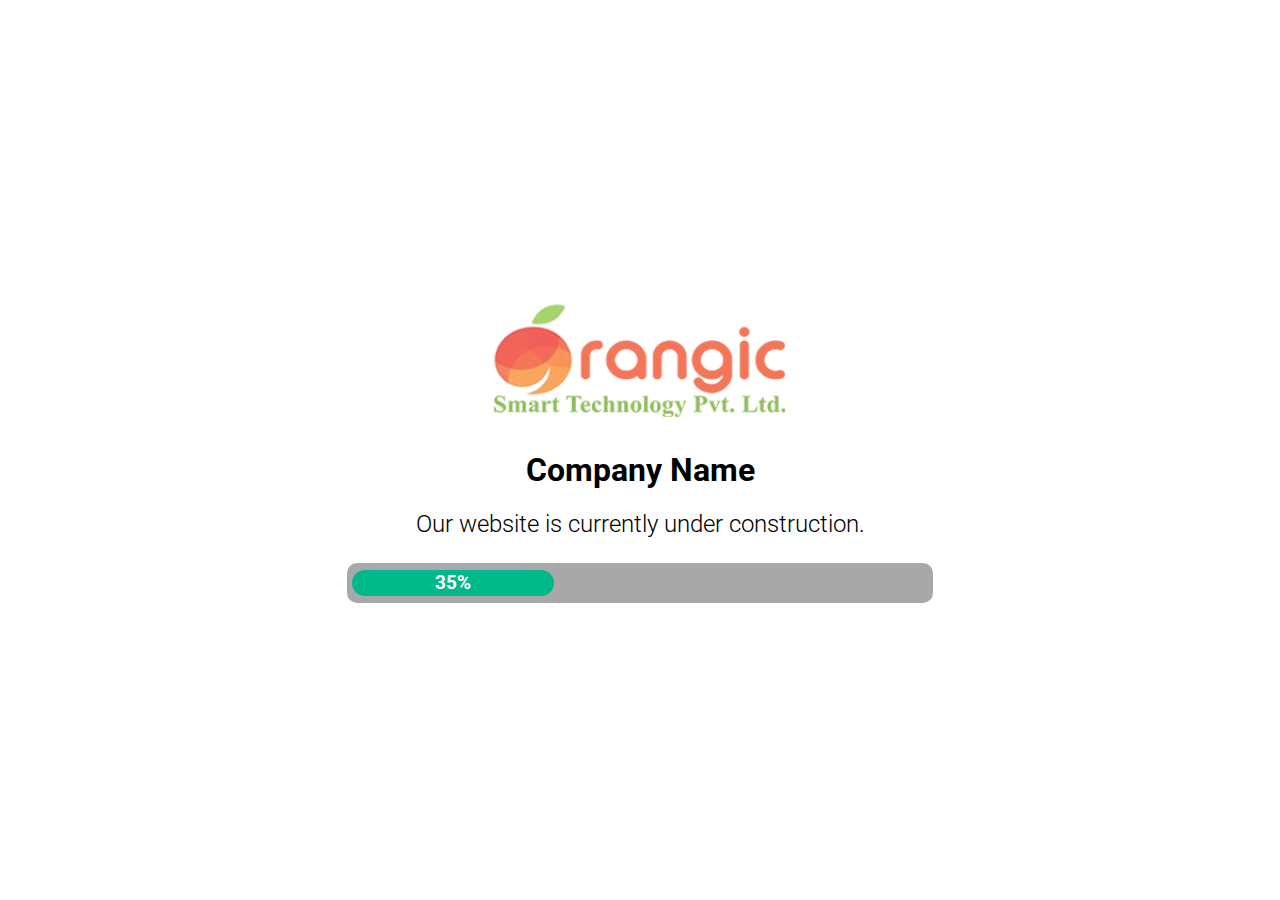
==== index.html @ 35617a1d "Update index.html" ====
<!DOCTYPE html>
<html>
<head>
    <meta charset="utf-8">
    <meta name=viewport content="width=device-width, initial-scale=1">
    <!--[if lt IE 9]><script src="http://html5shiv.googlecode.com/svn/trunk/html5.js"></script><![endif]-->
    <style>
        body { margin: 0; padding: 0; }
        html { height: 100%; cursor: default; }
        body {
            font-family: "Roboto", sans-serif; /* Default font */
            width: 100%; height: 100%;
            text-align: center;
            display: table;
            opacity: 1;
            animation: fadein 3s forwards;
        }
        h2 {
            font-weight: 300;
            margin-bottom: 25px;
        }
        img {
            width: 25%; /* Image width */
            border: 0; /* For IE */
            /* Aspect ratio of image, gives initial dimension to prevent text moving down once image is loaded */
            /* When changing logo, change this also */
            aspect-ratio: 125 / 50;
        }
        #main {
            vertical-align: middle;
            display: table-cell;
        }
        /* Progress bar */
        #progress {
            width: 45%; /* Bar width */
            margin: 0 auto;
            border-radius: 10px; /* Roundness */
            background-color: #a8a8a8; /* Background colour */
            padding: 7px 5px;
            /* border: 5px solid #a8a8a8; Border */
        }
        #fill {
            padding: 2px 0;
            background-color: #00b98b; /* Fill colour */
            width: 35%; /* Bar percentage, change text below also */
            border-radius: 25px; /* Roundness */
            animation: proanimate 2s;
        }
        #barpercent h3 {
            color: white; /* Bar percentage text colour */
            margin: 0; padding: 0;
            opacity: 1;
            animation: fadein 3s forwards;
        }

        /* Fades in animation */
        @keyframes fadein  {
            from { opacity: 0; }
        }
        /* Animates bar on page load */
        @keyframes proanimate {
            from { width: 0%; }
        }

        @media screen and (max-width:600px) {
            img {
                width: 60%;
            }
            h1 {
                font-size: 1.3em;
            }
            h2 {
                margin: 1.1em;
                font-size: 1.1em;
            }
            #progress {
                width: 80%; /* Bar width */
            }
        }
    </style>
    <title>Coming Soon</title>
</head>
<body>
    <div id="main">
        <img src="1orangic.gif" alt="Logo Image">
        <h1>Company Name</h1>
        <h2>Our website is currently under construction. </h2>
        <div id="progress"><div id="fill"><div id="barpercent"><h3>35%</h3></div></div></div>
    </div>
    <link href="https://fonts.googleapis.com/css2?family=Roboto:wght@300;400&display=swap" rel="stylesheet">
</body>
</html>
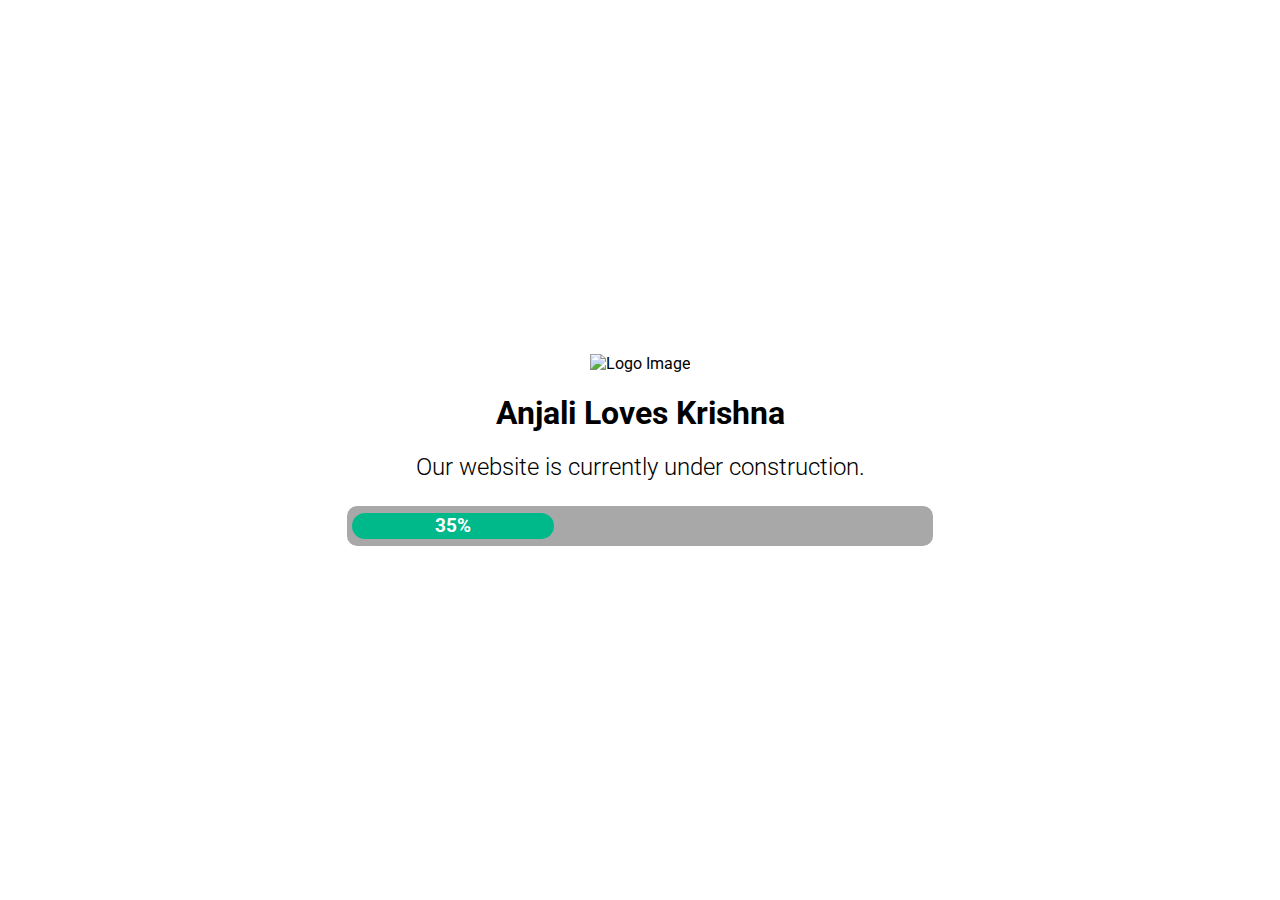
==== commit 775f4f81: "Update index.html" ====
--- a/index.html
+++ b/index.html
@@ -82,8 +82,8 @@
 </head>
 <body>
     <div id="main">
-        <img src="1orangic.gif" alt="Logo Image">
-        <h1>Company Name</h1>
+        <img src="logo.jpeg" alt="Logo Image">
+        <h1>Anjali Loves Krishna</h1>
         <h2>Our website is currently under construction. </h2>
         <div id="progress"><div id="fill"><div id="barpercent"><h3>35%</h3></div></div></div>
     </div>
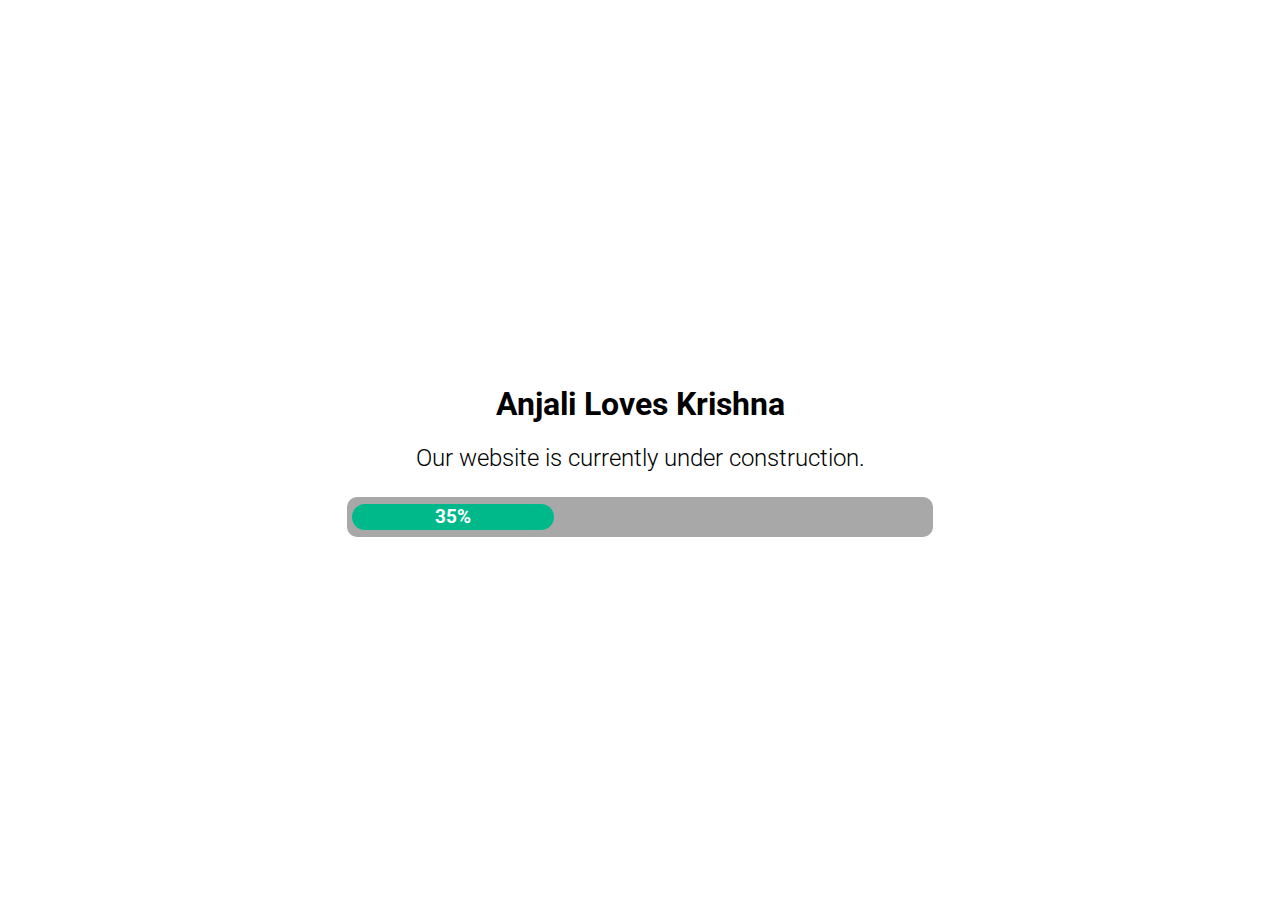
==== commit f25110d4: "Update index.html" ====
--- a/index.html
+++ b/index.html
@@ -82,7 +82,7 @@
 </head>
 <body>
     <div id="main">
-        <img src="logo.jpeg" alt="Logo Image">
+<!--         <img src="logo.jpg" alt="Logo Image"> -->
         <h1>Anjali Loves Krishna</h1>
         <h2>Our website is currently under construction. </h2>
         <div id="progress"><div id="fill"><div id="barpercent"><h3>35%</h3></div></div></div>
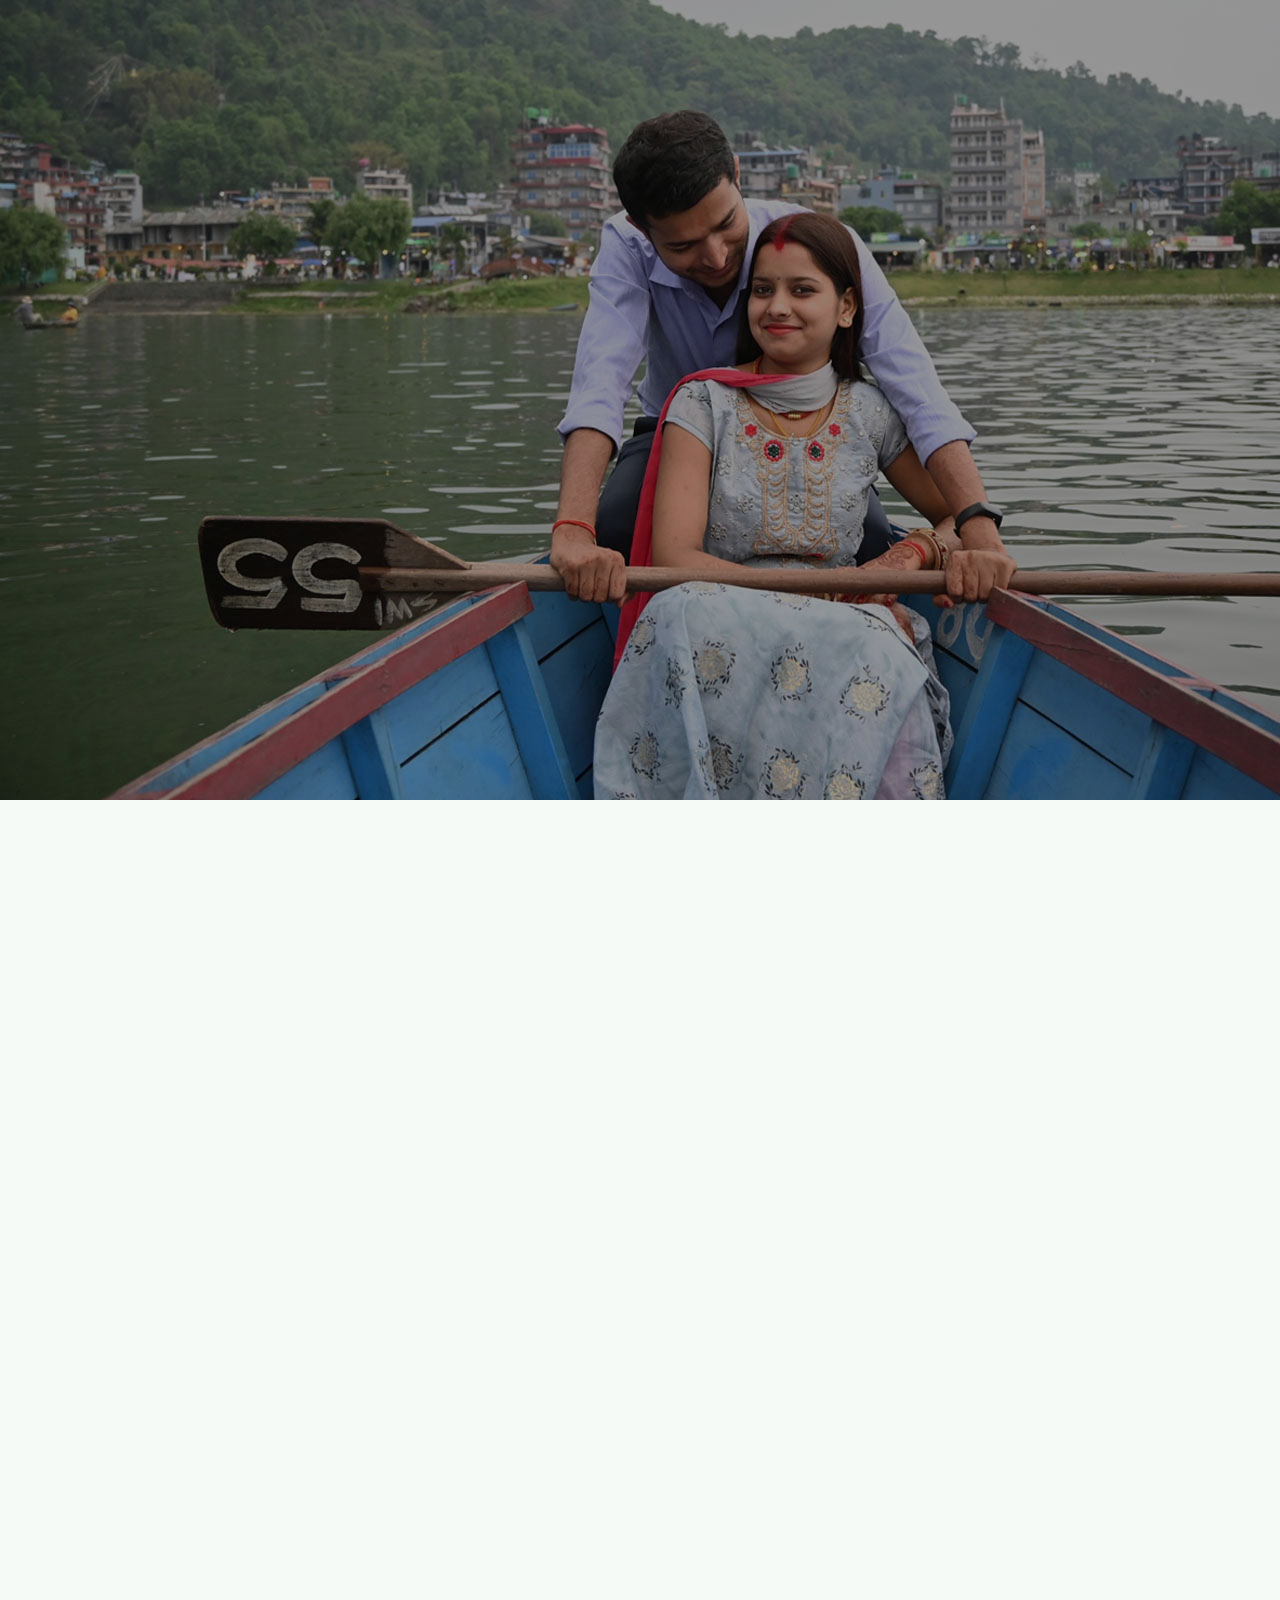
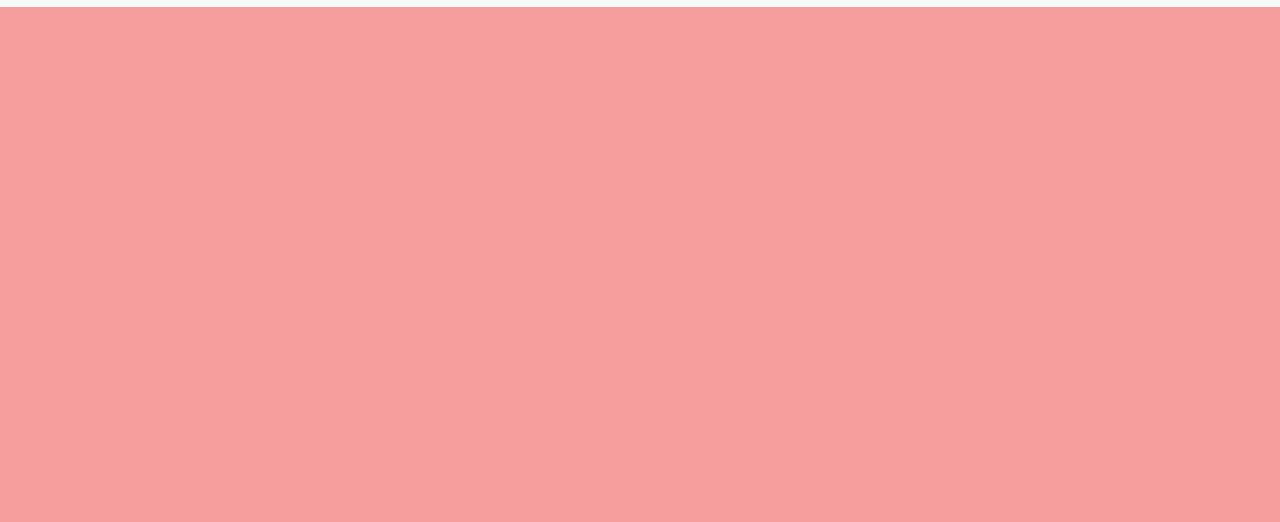
==== commit 1b8427b6: "update" ====
--- a/index.html
+++ b/index.html
@@ -1,92 +1,188 @@
+
 <!DOCTYPE html>
-<html>
-<head>
-    <meta charset="utf-8">
-    <meta name=viewport content="width=device-width, initial-scale=1">
-    <!--[if lt IE 9]><script src="http://html5shiv.googlecode.com/svn/trunk/html5.js"></script><![endif]-->
-    <style>
-        body { margin: 0; padding: 0; }
-        html { height: 100%; cursor: default; }
-        body {
-            font-family: "Roboto", sans-serif; /* Default font */
-            width: 100%; height: 100%;
-            text-align: center;
-            display: table;
-            opacity: 1;
-            animation: fadein 3s forwards;
-        }
-        h2 {
-            font-weight: 300;
-            margin-bottom: 25px;
-        }
-        img {
-            width: 25%; /* Image width */
-            border: 0; /* For IE */
-            /* Aspect ratio of image, gives initial dimension to prevent text moving down once image is loaded */
-            /* When changing logo, change this also */
-            aspect-ratio: 125 / 50;
-        }
-        #main {
-            vertical-align: middle;
-            display: table-cell;
-        }
-        /* Progress bar */
-        #progress {
-            width: 45%; /* Bar width */
-            margin: 0 auto;
-            border-radius: 10px; /* Roundness */
-            background-color: #a8a8a8; /* Background colour */
-            padding: 7px 5px;
-            /* border: 5px solid #a8a8a8; Border */
-        }
-        #fill {
-            padding: 2px 0;
-            background-color: #00b98b; /* Fill colour */
-            width: 35%; /* Bar percentage, change text below also */
-            border-radius: 25px; /* Roundness */
-            animation: proanimate 2s;
-        }
-        #barpercent h3 {
-            color: white; /* Bar percentage text colour */
-            margin: 0; padding: 0;
-            opacity: 1;
-            animation: fadein 3s forwards;
-        }
+<!--[if lt IE 7]>      <html class="no-js lt-ie9 lt-ie8 lt-ie7"> <![endif]-->
+<!--[if IE 7]>         <html class="no-js lt-ie9 lt-ie8"> <![endif]-->
+<!--[if IE 8]>         <html class="no-js lt-ie9"> <![endif]-->
+<!--[if gt IE 8]><!--> <html class="no-js"> <!--<![endif]-->
+	<head>
+	<meta charset="utf-8">
+	<meta http-equiv="X-UA-Compatible" content="IE=edge">
+	<title>Anjali Loves krishna</title>
+	<meta name="viewport" content="width=device-width, initial-scale=1">
+	<meta name="description" content="Anjali Loves Krishna" />
+	<meta name="keywords" content="anjaliloveskrishna, krishnalovesanjali, anjaliwedskrishna, krishnawedsanjali" />
+	<meta name="author" content="https://orangictech.com.np" />
 
-        /* Fades in animation */
-        @keyframes fadein  {
-            from { opacity: 0; }
-        }
-        /* Animates bar on page load */
-        @keyframes proanimate {
-            from { width: 0%; }
-        }
+  
 
-        @media screen and (max-width:600px) {
-            img {
-                width: 60%;
-            }
-            h1 {
-                font-size: 1.3em;
-            }
-            h2 {
-                margin: 1.1em;
-                font-size: 1.1em;
-            }
-            #progress {
-                width: 80%; /* Bar width */
-            }
-        }
-    </style>
-    <title>Coming Soon</title>
-</head>
-<body>
-    <div id="main">
-<!--         <img src="logo.jpg" alt="Logo Image"> -->
-        <h1>Anjali Loves Krishna</h1>
-        <h2>Our website is currently under construction. </h2>
-        <div id="progress"><div id="fill"><div id="barpercent"><h3>35%</h3></div></div></div>
-    </div>
-    <link href="https://fonts.googleapis.com/css2?family=Roboto:wght@300;400&display=swap" rel="stylesheet">
-</body>
+  	<!-- Facebook and Twitter integration -->
+	<meta property="og:title" content=""/>
+	<meta property="og:image" content=""/>
+	<meta property="og:url" content=""/>
+	<meta property="og:site_name" content=""/>
+	<meta property="og:description" content=""/>
+	<meta name="twitter:title" content="" />
+	<meta name="twitter:image" content="" />
+	<meta name="twitter:url" content="" />
+	<meta name="twitter:card" content="" />
+
+	<!-- Place favicon.ico and apple-touch-icon.png in the root directory -->
+	<link rel="shortcut icon" href="favicon.ico">
+	
+	<link href="https://fonts.googleapis.com/css?family=Montez" rel="stylesheet">
+	<link href='https://fonts.googleapis.com/css?family=Open+Sans:400,700,300' rel='stylesheet' type='text/css'>
+	
+	<!-- Animate.css -->
+	<link rel="stylesheet" href="assets/css/animate.css">
+	<!-- Icomoon Icon Fonts-->
+	<link rel="stylesheet" href="assets/css/icomoon.css">
+	<!-- Bootstrap  -->
+	<link rel="stylesheet" href="assets/css/bootstrap.css">
+	<!-- Superfish -->
+	<link rel="stylesheet" href="assets/css/superfish.css">
+	<!-- Magnific Popup -->
+	<link rel="stylesheet" href="assets/css/magnific-popup.css">
+	
+	<link rel="stylesheet" href="assets/css/style.css">
+
+
+	<!-- Modernizr JS -->
+	<script src="assets/js/modernizr-2.6.2.min.js"></script>
+	<!-- FOR IE9 below -->
+	<!--[if lt IE 9]>
+	<script src="js/respond.min.js"></script>
+	<![endif]-->
+
+	<script
+	    src="https://code.jquery.com/jquery-3.3.1.js"
+	    integrity="sha256-2Kok7MbOyxpgUVvAk/HJ2jigOSYS2auK4Pfzbm7uH60="
+	    crossorigin="anonymous">
+	</script>
+	<script> 
+	$(function(){
+	  $("#fh5co-header-section").load("header.html"); 
+	  $("#footer").load("footer.html"); 
+	});
+	</script> 
+
+	</head>
+	<body>
+		<div id="fh5co-wrapper">
+		<div id="fh5co-page">
+	
+		<div class="fh5co-hero" data-section="home">
+			<div class="fh5co-overlay"></div>
+			<div class="fh5co-cover text-center" data-stellar-background-ratio="0.5" style="background-image: url(assets/images/cover_bg_1.jpg);">
+				<div class="display-t">
+					<div class="display-tc">
+						<div class="container">
+							<div class="col-md-10 col-md-offset-1">
+								<div class="animate-box">
+									<h1>The Love Between</h1>
+									<h2>Anjali &amp; Krishna</h2>
+									<p><span>17.04.2022</span></p>
+								</div>
+							</div>
+						</div>
+					</div>
+				</div>
+			</div>
+		</div>
+
+		<header id="fh5co-header-section" class="sticky-banner">
+		</header>
+
+		<!-- end:header-top -->
+		
+		<div id="fh5co-couple" class="fh5co-section-gray">
+			<div class="container">
+				<div class="row row-bottom-padded-md animate-box">
+					<div class="col-md-6 col-md-offset-3 text-center">
+						<div class="col-md-5 col-sm-5 col-xs-5 nopadding">
+							<img src="assets/images/groom.jpg" class="img-responsive" alt="Free HTML5 Bootstrap Template by FreeHTML5.co">
+							<h3>Er. Krishna</h3>
+						</div>
+						<div class="col-md-2 col-sm-2 col-xs-2 nopadding"><h2 class="amp-center"><i class="icon-heart"></i></h2></div>
+						<div class="col-md-5 col-sm-5 col-xs-5 nopadding">
+							<img src="assets/images/bride.jpg" class="img-responsive" alt="Free HTML5 Bootstrap Template by FreeHTML5.co">
+							<h3>Anjali</h3>
+						</div>
+					</div>
+				</div>
+				<div class="row animate-box">
+					<div class="col-md-8 col-md-offset-2">
+						<div class="col-md-12 text-center heading-section">
+							<h2>Get Married</h2>
+							<p><strong>on April 17, 2022 &mdash; Hurrahi, Bihar</strong></p>
+						</div>
+					</div>
+				</div>
+			</div>
+		</div>
+		<div id="fh5co-countdown">
+			<div class="row">
+				<div class="col-md-8 col-md-offset-2 text-center animate-box">
+					<h2>Together From</h2>
+					<p class="countdown">
+						<span id="days"></span>
+						<span id="hours"></span>
+						<span id="minutes"></span>
+						<span id="seconds"></span>
+					</p>
+				</div>
+			</div>
+		</div>
+
+		<!-- <div id="fh5co-started" style="background-image:url(assets/images/cover_bg_2.jpg);" data-stellar-background-ratio="0.5">
+		<div class="overlay"></div>
+			<div class="container">
+				<div class="row animate-box">
+					<div class="col-md-8 col-md-offset-2 text-center heading-section">
+						<h2>Are You Attending?</h2>
+						<p>Please Fill-up the form to notify you that you're attending. Thanks.
+					</div>
+				</div>
+				<div class="row animate-box">
+					<div class="col-md-10 col-md-offset-1">
+						<form class="form-inline">
+							<div class="col-md-4 col-sm-4">
+								<div class="form-group">
+									<label for="name" class="sr-only">Name</label>
+									<input type="name" class="form-control" id="name" placeholder="Name">
+								</div>
+							</div>
+							<div class="col-md-4 col-sm-4">
+								<div class="form-group">
+									<label for="email" class="sr-only">Email</label>
+									<input type="email" class="form-control" id="email" placeholder="Email">
+								</div>
+							</div>
+							<div class="col-md-4 col-sm-4">
+								<button type="submit" class="btn btn-primary btn-block">I am Attending</button>
+							</div>
+						</form>
+					</div>
+				</div>
+			</div>
+		</div> -->
+		
+		<footer>
+			<div id="footer">
+			</div>
+		</footer>
+
+	
+
+	</div>
+	<!-- END fh5co-page -->
+
+	</div>
+	<!-- END fh5co-wrapper -->
+
+	<!-- Google Map -->
+	<!-- <script src="https://maps.googleapis.com/maps/api/js?key=AIzaSyCefOgb1ZWqYtj7raVSmN4PL2WkTrc-KyA&sensor=false"></script> -->
+	<!-- jQuery -->
+	<script src="assets/js/scripts.min.js"></script>
+	</body>
 </html>
+
--- a/assets/css/icomoon.css
+++ b/assets/css/icomoon.css
@@ -0,0 +1,3135 @@
+@font-face {
+    font-family: 'icomoon';
+    src:    url('fonts/icomoon.eot?1oniuf');
+    src:    url('fonts/icomoon.eot?1oniuf#iefix') format('embedded-opentype'),
+        url('fonts/icomoon.ttf?1oniuf') format('truetype'),
+        url('fonts/icomoon.woff?1oniuf') format('woff'),
+        url('fonts/icomoon.svg?1oniuf#icomoon') format('svg');
+    font-weight: normal;
+    font-style: normal;
+}
+
+[class^="icon-"], [class*=" icon-"] {
+    /* use !important to prevent issues with browser extensions that change fonts */
+    font-family: 'icomoon' !important;
+    speak: none;
+    font-style: normal;
+    font-weight: normal;
+    font-variant: normal;
+    text-transform: none;
+    line-height: 1;
+
+    /* Better Font Rendering =========== */
+    -webkit-font-smoothing: antialiased;
+    -moz-osx-font-smoothing: grayscale;
+}
+
+.icon-mobile:before {
+    content: "\e000";
+}
+.icon-laptop:before {
+    content: "\e001";
+}
+.icon-desktop:before {
+    content: "\e002";
+}
+.icon-tablet:before {
+    content: "\e003";
+}
+.icon-phone:before {
+    content: "\e004";
+}
+.icon-document:before {
+    content: "\e005";
+}
+.icon-documents:before {
+    content: "\e006";
+}
+.icon-search:before {
+    content: "\e007";
+}
+.icon-clipboard:before {
+    content: "\e008";
+}
+.icon-newspaper:before {
+    content: "\e009";
+}
+.icon-notebook:before {
+    content: "\e00a";
+}
+.icon-book-open:before {
+    content: "\e00b";
+}
+.icon-browser:before {
+    content: "\e00c";
+}
+.icon-calendar:before {
+    content: "\e00d";
+}
+.icon-presentation:before {
+    content: "\e00e";
+}
+.icon-picture:before {
+    content: "\e00f";
+}
+.icon-pictures:before {
+    content: "\e010";
+}
+.icon-video:before {
+    content: "\e011";
+}
+.icon-camera:before {
+    content: "\e012";
+}
+.icon-printer:before {
+    content: "\e013";
+}
+.icon-toolbox:before {
+    content: "\e014";
+}
+.icon-briefcase:before {
+    content: "\e015";
+}
+.icon-wallet:before {
+    content: "\e016";
+}
+.icon-gift:before {
+    content: "\e017";
+}
+.icon-bargraph:before {
+    content: "\e018";
+}
+.icon-grid:before {
+    content: "\e019";
+}
+.icon-expand:before {
+    content: "\e01a";
+}
+.icon-focus:before {
+    content: "\e01b";
+}
+.icon-edit:before {
+    content: "\e01c";
+}
+.icon-adjustments:before {
+    content: "\e01d";
+}
+.icon-ribbon:before {
+    content: "\e01e";
+}
+.icon-hourglass:before {
+    content: "\e01f";
+}
+.icon-lock:before {
+    content: "\e020";
+}
+.icon-megaphone:before {
+    content: "\e021";
+}
+.icon-shield:before {
+    content: "\e022";
+}
+.icon-trophy:before {
+    content: "\e023";
+}
+.icon-flag:before {
+    content: "\e024";
+}
+.icon-map:before {
+    content: "\e025";
+}
+.icon-puzzle:before {
+    content: "\e026";
+}
+.icon-basket:before {
+    content: "\e027";
+}
+.icon-envelope:before {
+    content: "\e028";
+}
+.icon-streetsign:before {
+    content: "\e029";
+}
+.icon-telescope:before {
+    content: "\e02a";
+}
+.icon-gears:before {
+    content: "\e02b";
+}
+.icon-key:before {
+    content: "\e02c";
+}
+.icon-paperclip:before {
+    content: "\e02d";
+}
+.icon-attachment:before {
+    content: "\e02e";
+}
+.icon-pricetags:before {
+    content: "\e02f";
+}
+.icon-lightbulb:before {
+    content: "\e030";
+}
+.icon-layers:before {
+    content: "\e031";
+}
+.icon-pencil:before {
+    content: "\e032";
+}
+.icon-tools:before {
+    content: "\e033";
+}
+.icon-tools-2:before {
+    content: "\e034";
+}
+.icon-scissors:before {
+    content: "\e035";
+}
+.icon-paintbrush:before {
+    content: "\e036";
+}
+.icon-magnifying-glass:before {
+    content: "\e037";
+}
+.icon-circle-compass:before {
+    content: "\e038";
+}
+.icon-linegraph:before {
+    content: "\e039";
+}
+.icon-mic:before {
+    content: "\e03a";
+}
+.icon-strategy:before {
+    content: "\e03b";
+}
+.icon-beaker:before {
+    content: "\e03c";
+}
+.icon-caution:before {
+    content: "\e03d";
+}
+.icon-recycle:before {
+    content: "\e03e";
+}
+.icon-anchor:before {
+    content: "\e03f";
+}
+.icon-profile-male:before {
+    content: "\e040";
+}
+.icon-profile-female:before {
+    content: "\e041";
+}
+.icon-bike:before {
+    content: "\e042";
+}
+.icon-wine:before {
+    content: "\e043";
+}
+.icon-hotairballoon:before {
+    content: "\e044";
+}
+.icon-globe:before {
+    content: "\e045";
+}
+.icon-genius:before {
+    content: "\e046";
+}
+.icon-map-pin:before {
+    content: "\e047";
+}
+.icon-dial:before {
+    content: "\e048";
+}
+.icon-chat:before {
+    content: "\e049";
+}
+.icon-heart:before {
+    content: "\e04a";
+}
+.icon-cloud:before {
+    content: "\e04b";
+}
+.icon-upload:before {
+    content: "\e04c";
+}
+.icon-download:before {
+    content: "\e04d";
+}
+.icon-target:before {
+    content: "\e04e";
+}
+.icon-hazardous:before {
+    content: "\e04f";
+}
+.icon-piechart:before {
+    content: "\e050";
+}
+.icon-speedometer:before {
+    content: "\e051";
+}
+.icon-global:before {
+    content: "\e052";
+}
+.icon-compass:before {
+    content: "\e053";
+}
+.icon-lifesaver:before {
+    content: "\e054";
+}
+.icon-clock:before {
+    content: "\e055";
+}
+.icon-aperture:before {
+    content: "\e056";
+}
+.icon-quote:before {
+    content: "\e057";
+}
+.icon-scope:before {
+    content: "\e058";
+}
+.icon-alarmclock:before {
+    content: "\e059";
+}
+.icon-refresh:before {
+    content: "\e05a";
+}
+.icon-happy:before {
+    content: "\e05b";
+}
+.icon-sad:before {
+    content: "\e05c";
+}
+.icon-facebook:before {
+    content: "\e05d";
+}
+.icon-twitter:before {
+    content: "\e05e";
+}
+.icon-googleplus:before {
+    content: "\e05f";
+}
+.icon-rss:before {
+    content: "\e060";
+}
+.icon-tumblr:before {
+    content: "\e061";
+}
+.icon-linkedin:before {
+    content: "\e062";
+}
+.icon-dribbble:before {
+    content: "\e063";
+}
+.icon-box2:before {
+    content: "\ea82";
+}
+.icon-write:before {
+    content: "\ea83";
+}
+.icon-clock2:before {
+    content: "\ea84";
+}
+.icon-reply2:before {
+    content: "\ea85";
+}
+.icon-reply-all2:before {
+    content: "\ea86";
+}
+.icon-forward2:before {
+    content: "\ea87";
+}
+.icon-flag2:before {
+    content: "\ea88";
+}
+.icon-search2:before {
+    content: "\ea89";
+}
+.icon-trash2:before {
+    content: "\ea8a";
+}
+.icon-envelope2:before {
+    content: "\ea8b";
+}
+.icon-bubble:before {
+    content: "\ea8c";
+}
+.icon-bubbles:before {
+    content: "\ea8d";
+}
+.icon-user2:before {
+    content: "\ea8e";
+}
+.icon-users2:before {
+    content: "\ea8f";
+}
+.icon-cloud2:before {
+    content: "\ea90";
+}
+.icon-download2:before {
+    content: "\ea91";
+}
+.icon-upload2:before {
+    content: "\ea92";
+}
+.icon-rain:before {
+    content: "\ea93";
+}
+.icon-sun:before {
+    content: "\ea94";
+}
+.icon-moon2:before {
+    content: "\ea95";
+}
+.icon-bell2:before {
+    content: "\ea96";
+}
+.icon-folder2:before {
+    content: "\ea97";
+}
+.icon-pin2:before {
+    content: "\ea98";
+}
+.icon-sound2:before {
+    content: "\ea99";
+}
+.icon-microphone:before {
+    content: "\ea9a";
+}
+.icon-camera2:before {
+    content: "\ea9b";
+}
+.icon-image2:before {
+    content: "\ea9c";
+}
+.icon-cog2:before {
+    content: "\ea9d";
+}
+.icon-calendar2:before {
+    content: "\ea9e";
+}
+.icon-book2:before {
+    content: "\ea9f";
+}
+.icon-map-marker:before {
+    content: "\eaa0";
+}
+.icon-store:before {
+    content: "\eaa1";
+}
+.icon-support:before {
+    content: "\eaa2";
+}
+.icon-tag2:before {
+    content: "\eaa3";
+}
+.icon-heart2:before {
+    content: "\eaa4";
+}
+.icon-video-camera:before {
+    content: "\eaa5";
+}
+.icon-trophy2:before {
+    content: "\eaa6";
+}
+.icon-cart:before {
+    content: "\eaa7";
+}
+.icon-eye2:before {
+    content: "\eaa8";
+}
+.icon-cancel:before {
+    content: "\eaa9";
+}
+.icon-chart:before {
+    content: "\eaaa";
+}
+.icon-target2:before {
+    content: "\eaab";
+}
+.icon-printer2:before {
+    content: "\eaac";
+}
+.icon-location2:before {
+    content: "\eaad";
+}
+.icon-bookmark2:before {
+    content: "\eaae";
+}
+.icon-monitor:before {
+    content: "\eaaf";
+}
+.icon-cross2:before {
+    content: "\eab0";
+}
+.icon-plus2:before {
+    content: "\eab1";
+}
+.icon-left:before {
+    content: "\eab2";
+}
+.icon-up:before {
+    content: "\eab3";
+}
+.icon-browser2:before {
+    content: "\eab4";
+}
+.icon-windows:before {
+    content: "\eab5";
+}
+.icon-switch2:before {
+    content: "\eab6";
+}
+.icon-dashboard:before {
+    content: "\eab7";
+}
+.icon-play:before {
+    content: "\eab8";
+}
+.icon-fast-forward:before {
+    content: "\eab9";
+}
+.icon-next:before {
+    content: "\eaba";
+}
+.icon-refresh2:before {
+    content: "\eabb";
+}
+.icon-film:before {
+    content: "\eabc";
+}
+.icon-home2:before {
+    content: "\eabd";
+}
+.icon-add-to-list:before {
+    content: "\e901";
+}
+.icon-classic-computer:before {
+    content: "\e902";
+}
+.icon-controller-fast-backward:before {
+    content: "\e903";
+}
+.icon-creative-commons-attribution:before {
+    content: "\e904";
+}
+.icon-creative-commons-noderivs:before {
+    content: "\e905";
+}
+.icon-creative-commons-noncommercial-eu:before {
+    content: "\e906";
+}
+.icon-creative-commons-noncommercial-us:before {
+    content: "\e907";
+}
+.icon-creative-commons-public-domain:before {
+    content: "\e908";
+}
+.icon-creative-commons-remix:before {
+    content: "\e909";
+}
+.icon-creative-commons-share:before {
+    content: "\e90a";
+}
+.icon-creative-commons-sharealike:before {
+    content: "\e90b";
+}
+.icon-creative-commons:before {
+    content: "\e90c";
+}
+.icon-document-landscape:before {
+    content: "\e90d";
+}
+.icon-remove-user:before {
+    content: "\e90e";
+}
+.icon-warning:before {
+    content: "\e90f";
+}
+.icon-arrow-bold-down:before {
+    content: "\e910";
+}
+.icon-arrow-bold-left:before {
+    content: "\e911";
+}
+.icon-arrow-bold-right:before {
+    content: "\e912";
+}
+.icon-arrow-bold-up:before {
+    content: "\e913";
+}
+.icon-arrow-down:before {
+    content: "\e914";
+}
+.icon-arrow-left:before {
+    content: "\e915";
+}
+.icon-arrow-long-down:before {
+    content: "\e916";
+}
+.icon-arrow-long-left:before {
+    content: "\e917";
+}
+.icon-arrow-long-right:before {
+    content: "\e918";
+}
+.icon-arrow-long-up:before {
+    content: "\e919";
+}
+.icon-arrow-right:before {
+    content: "\e91a";
+}
+.icon-arrow-up:before {
+    content: "\e91b";
+}
+.icon-arrow-with-circle-down:before {
+    content: "\e91c";
+}
+.icon-arrow-with-circle-left:before {
+    content: "\e91d";
+}
+.icon-arrow-with-circle-right:before {
+    content: "\e91e";
+}
+.icon-arrow-with-circle-up:before {
+    content: "\e91f";
+}
+.icon-bookmark:before {
+    content: "\e920";
+}
+.icon-bookmarks:before {
+    content: "\e921";
+}
+.icon-chevron-down:before {
+    content: "\e922";
+}
+.icon-chevron-left:before {
+    content: "\e923";
+}
+.icon-chevron-right:before {
+    content: "\e924";
+}
+.icon-chevron-small-down:before {
+    content: "\e925";
+}
+.icon-chevron-small-left:before {
+    content: "\e926";
+}
+.icon-chevron-small-right:before {
+    content: "\e927";
+}
+.icon-chevron-small-up:before {
+    content: "\e928";
+}
+.icon-chevron-thin-down:before {
+    content: "\e929";
+}
+.icon-chevron-thin-left:before {
+    content: "\e92a";
+}
+.icon-chevron-thin-right:before {
+    content: "\e92b";
+}
+.icon-chevron-thin-up:before {
+    content: "\e92c";
+}
+.icon-chevron-up:before {
+    content: "\e92d";
+}
+.icon-chevron-with-circle-down:before {
+    content: "\e92e";
+}
+.icon-chevron-with-circle-left:before {
+    content: "\e92f";
+}
+.icon-chevron-with-circle-right:before {
+    content: "\e930";
+}
+.icon-chevron-with-circle-up:before {
+    content: "\e931";
+}
+.icon-cloud3:before {
+    content: "\e932";
+}
+.icon-controller-fast-forward:before {
+    content: "\e933";
+}
+.icon-controller-jump-to-start:before {
+    content: "\e934";
+}
+.icon-controller-next:before {
+    content: "\e935";
+}
+.icon-controller-paus:before {
+    content: "\e936";
+}
+.icon-controller-play:before {
+    content: "\e937";
+}
+.icon-controller-record:before {
+    content: "\e938";
+}
+.icon-controller-stop:before {
+    content: "\e939";
+}
+.icon-controller-volume:before {
+    content: "\e93a";
+}
+.icon-dot-single:before {
+    content: "\e93b";
+}
+.icon-dots-three-horizontal:before {
+    content: "\e93c";
+}
+.icon-dots-three-vertical:before {
+    content: "\e93d";
+}
+.icon-dots-two-horizontal:before {
+    content: "\e93e";
+}
+.icon-dots-two-vertical:before {
+    content: "\e93f";
+}
+.icon-download3:before {
+    content: "\e940";
+}
+.icon-emoji-flirt:before {
+    content: "\e941";
+}
+.icon-flow-branch:before {
+    content: "\e942";
+}
+.icon-flow-cascade:before {
+    content: "\e943";
+}
+.icon-flow-line:before {
+    content: "\e944";
+}
+.icon-flow-parallel:before {
+    content: "\e945";
+}
+.icon-flow-tree:before {
+    content: "\e946";
+}
+.icon-install:before {
+    content: "\e947";
+}
+.icon-layers2:before {
+    content: "\e948";
+}
+.icon-open-book:before {
+    content: "\e949";
+}
+.icon-resize-100:before {
+    content: "\e94a";
+}
+.icon-resize-full-screen:before {
+    content: "\e94b";
+}
+.icon-save:before {
+    content: "\e94c";
+}
+.icon-select-arrows:before {
+    content: "\e94d";
+}
+.icon-sound-mute:before {
+    content: "\e94e";
+}
+.icon-sound:before {
+    content: "\e94f";
+}
+.icon-trash:before {
+    content: "\e950";
+}
+.icon-triangle-down:before {
+    content: "\e951";
+}
+.icon-triangle-left:before {
+    content: "\e952";
+}
+.icon-triangle-right:before {
+    content: "\e953";
+}
+.icon-triangle-up:before {
+    content: "\e954";
+}
+.icon-uninstall:before {
+    content: "\e955";
+}
+.icon-upload-to-cloud:before {
+    content: "\e956";
+}
+.icon-upload3:before {
+    content: "\e957";
+}
+.icon-add-user:before {
+    content: "\e958";
+}
+.icon-address:before {
+    content: "\e959";
+}
+.icon-adjust:before {
+    content: "\e95a";
+}
+.icon-air:before {
+    content: "\e95b";
+}
+.icon-aircraft-landing:before {
+    content: "\e95c";
+}
+.icon-aircraft-take-off:before {
+    content: "\e95d";
+}
+.icon-aircraft:before {
+    content: "\e95e";
+}
+.icon-align-bottom:before {
+    content: "\e95f";
+}
+.icon-align-horizontal-middle:before {
+    content: "\e960";
+}
+.icon-align-left:before {
+    content: "\e961";
+}
+.icon-align-right:before {
+    content: "\e962";
+}
+.icon-align-top:before {
+    content: "\e963";
+}
+.icon-align-vertical-middle:before {
+    content: "\e964";
+}
+.icon-archive:before {
+    content: "\e965";
+}
+.icon-area-graph:before {
+    content: "\e966";
+}
+.icon-attachment2:before {
+    content: "\e967";
+}
+.icon-awareness-ribbon:before {
+    content: "\e968";
+}
+.icon-back-in-time:before {
+    content: "\e969";
+}
+.icon-back:before {
+    content: "\e96a";
+}
+.icon-bar-graph:before {
+    content: "\e96b";
+}
+.icon-battery:before {
+    content: "\e96c";
+}
+.icon-beamed-note:before {
+    content: "\e96d";
+}
+.icon-bell:before {
+    content: "\e96e";
+}
+.icon-blackboard:before {
+    content: "\e96f";
+}
+.icon-block:before {
+    content: "\e970";
+}
+.icon-book:before {
+    content: "\e971";
+}
+.icon-bowl:before {
+    content: "\e972";
+}
+.icon-box:before {
+    content: "\e973";
+}
+.icon-briefcase2:before {
+    content: "\e974";
+}
+.icon-browser3:before {
+    content: "\e975";
+}
+.icon-brush:before {
+    content: "\e976";
+}
+.icon-bucket:before {
+    content: "\e977";
+}
+.icon-cake:before {
+    content: "\e978";
+}
+.icon-calculator:before {
+    content: "\e979";
+}
+.icon-calendar3:before {
+    content: "\e97a";
+}
+.icon-camera3:before {
+    content: "\e97b";
+}
+.icon-ccw:before {
+    content: "\e97c";
+}
+.icon-chat2:before {
+    content: "\e97d";
+}
+.icon-check:before {
+    content: "\e97e";
+}
+.icon-circle-with-cross:before {
+    content: "\e97f";
+}
+.icon-circle-with-minus:before {
+    content: "\e980";
+}
+.icon-circle-with-plus:before {
+    content: "\e981";
+}
+.icon-circle:before {
+    content: "\e982";
+}
+.icon-circular-graph:before {
+    content: "\e983";
+}
+.icon-clapperboard:before {
+    content: "\e984";
+}
+.icon-clipboard2:before {
+    content: "\e985";
+}
+.icon-clock3:before {
+    content: "\e986";
+}
+.icon-code:before {
+    content: "\e987";
+}
+.icon-cog:before {
+    content: "\e988";
+}
+.icon-colours:before {
+    content: "\e989";
+}
+.icon-compass2:before {
+    content: "\e98a";
+}
+.icon-copy:before {
+    content: "\e98b";
+}
+.icon-credit-card:before {
+    content: "\e98c";
+}
+.icon-credit:before {
+    content: "\e98d";
+}
+.icon-cross:before {
+    content: "\e98e";
+}
+.icon-cup:before {
+    content: "\e98f";
+}
+.icon-cw:before {
+    content: "\e990";
+}
+.icon-cycle:before {
+    content: "\e991";
+}
+.icon-database:before {
+    content: "\e992";
+}
+.icon-dial-pad:before {
+    content: "\e993";
+}
+.icon-direction:before {
+    content: "\e994";
+}
+.icon-document2:before {
+    content: "\e995";
+}
+.icon-documents2:before {
+    content: "\e996";
+}
+.icon-drink:before {
+    content: "\e997";
+}
+.icon-drive:before {
+    content: "\e998";
+}
+.icon-drop:before {
+    content: "\e999";
+}
+.icon-edit2:before {
+    content: "\e99a";
+}
+.icon-email:before {
+    content: "\e99b";
+}
+.icon-emoji-happy:before {
+    content: "\e99c";
+}
+.icon-emoji-neutral:before {
+    content: "\e99d";
+}
+.icon-emoji-sad:before {
+    content: "\e99e";
+}
+.icon-erase:before {
+    content: "\e99f";
+}
+.icon-eraser:before {
+    content: "\e9a0";
+}
+.icon-export:before {
+    content: "\e9a1";
+}
+.icon-eye:before {
+    content: "\e9a2";
+}
+.icon-feather:before {
+    content: "\e9a3";
+}
+.icon-flag3:before {
+    content: "\e9a4";
+}
+.icon-flash:before {
+    content: "\e9a5";
+}
+.icon-flashlight:before {
+    content: "\e9a6";
+}
+.icon-flat-brush:before {
+    content: "\e9a7";
+}
+.icon-folder-images:before {
+    content: "\e9a8";
+}
+.icon-folder-music:before {
+    content: "\e9a9";
+}
+.icon-folder-video:before {
+    content: "\e9aa";
+}
+.icon-folder:before {
+    content: "\e9ab";
+}
+.icon-forward:before {
+    content: "\e9ac";
+}
+.icon-funnel:before {
+    content: "\e9ad";
+}
+.icon-game-controller:before {
+    content: "\e9ae";
+}
+.icon-gauge:before {
+    content: "\e9af";
+}
+.icon-globe2:before {
+    content: "\e9b0";
+}
+.icon-graduation-cap:before {
+    content: "\e9b1";
+}
+.icon-grid2:before {
+    content: "\e9b2";
+}
+.icon-hair-cross:before {
+    content: "\e9b3";
+}
+.icon-hand:before {
+    content: "\e9b4";
+}
+.icon-heart-outlined:before {
+    content: "\e9b5";
+}
+.icon-heart3:before {
+    content: "\e9b6";
+}
+.icon-help-with-circle:before {
+    content: "\e9b7";
+}
+.icon-help:before {
+    content: "\e9b8";
+}
+.icon-home:before {
+    content: "\e9b9";
+}
+.icon-hour-glass:before {
+    content: "\e9ba";
+}
+.icon-image-inverted:before {
+    content: "\e9bb";
+}
+.icon-image:before {
+    content: "\e9bc";
+}
+.icon-images:before {
+    content: "\e9bd";
+}
+.icon-inbox:before {
+    content: "\e9be";
+}
+.icon-infinity:before {
+    content: "\e9bf";
+}
+.icon-info-with-circle:before {
+    content: "\e9c0";
+}
+.icon-info:before {
+    content: "\e9c1";
+}
+.icon-key2:before {
+    content: "\e9c2";
+}
+.icon-keyboard:before {
+    content: "\e9c3";
+}
+.icon-lab-flask:before {
+    content: "\e9c4";
+}
+.icon-landline:before {
+    content: "\e9c5";
+}
+.icon-language:before {
+    content: "\e9c6";
+}
+.icon-laptop2:before {
+    content: "\e9c7";
+}
+.icon-leaf:before {
+    content: "\e9c8";
+}
+.icon-level-down:before {
+    content: "\e9c9";
+}
+.icon-level-up:before {
+    content: "\e9ca";
+}
+.icon-lifebuoy:before {
+    content: "\e9cb";
+}
+.icon-light-bulb:before {
+    content: "\e9cc";
+}
+.icon-light-down:before {
+    content: "\e9cd";
+}
+.icon-light-up:before {
+    content: "\e9ce";
+}
+.icon-line-graph:before {
+    content: "\e9cf";
+}
+.icon-link:before {
+    content: "\e9d0";
+}
+.icon-list:before {
+    content: "\e9d1";
+}
+.icon-location-pin:before {
+    content: "\e9d2";
+}
+.icon-location:before {
+    content: "\e9d3";
+}
+.icon-lock-open:before {
+    content: "\e9d4";
+}
+.icon-lock2:before {
+    content: "\e9d5";
+}
+.icon-log-out:before {
+    content: "\e9d6";
+}
+.icon-login:before {
+    content: "\e9d7";
+}
+.icon-loop:before {
+    content: "\e9d8";
+}
+.icon-magnet:before {
+    content: "\e9d9";
+}
+.icon-magnifying-glass2:before {
+    content: "\e9da";
+}
+.icon-mail:before {
+    content: "\e9db";
+}
+.icon-man:before {
+    content: "\e9dc";
+}
+.icon-map2:before {
+    content: "\e9dd";
+}
+.icon-mask:before {
+    content: "\e9de";
+}
+.icon-medal:before {
+    content: "\e9df";
+}
+.icon-megaphone2:before {
+    content: "\e9e0";
+}
+.icon-menu:before {
+    content: "\e9e1";
+}
+.icon-message:before {
+    content: "\e9e2";
+}
+.icon-mic2:before {
+    content: "\e9e3";
+}
+.icon-minus:before {
+    content: "\e9e4";
+}
+.icon-mobile2:before {
+    content: "\e9e5";
+}
+.icon-modern-mic:before {
+    content: "\e9e6";
+}
+.icon-moon:before {
+    content: "\e9e7";
+}
+.icon-mouse:before {
+    content: "\e9e8";
+}
+.icon-music:before {
+    content: "\e9e9";
+}
+.icon-network:before {
+    content: "\e9ea";
+}
+.icon-new-message:before {
+    content: "\e9eb";
+}
+.icon-new:before {
+    content: "\e9ec";
+}
+.icon-news:before {
+    content: "\e9ed";
+}
+.icon-note:before {
+    content: "\e9ee";
+}
+.icon-notification:before {
+    content: "\e9ef";
+}
+.icon-old-mobile:before {
+    content: "\e9f0";
+}
+.icon-old-phone:before {
+    content: "\e9f1";
+}
+.icon-palette:before {
+    content: "\e9f2";
+}
+.icon-paper-plane:before {
+    content: "\e9f3";
+}
+.icon-pencil2:before {
+    content: "\e9f4";
+}
+.icon-phone2:before {
+    content: "\e9f5";
+}
+.icon-pie-chart:before {
+    content: "\e9f6";
+}
+.icon-pin:before {
+    content: "\e9f7";
+}
+.icon-plus:before {
+    content: "\e9f8";
+}
+.icon-popup:before {
+    content: "\e9f9";
+}
+.icon-power-plug:before {
+    content: "\e9fa";
+}
+.icon-price-ribbon:before {
+    content: "\e9fb";
+}
+.icon-price-tag:before {
+    content: "\e9fc";
+}
+.icon-print:before {
+    content: "\e9fd";
+}
+.icon-progress-empty:before {
+    content: "\e9fe";
+}
+.icon-progress-full:before {
+    content: "\e9ff";
+}
+.icon-progress-one:before {
+    content: "\ea00";
+}
+.icon-progress-two:before {
+    content: "\ea01";
+}
+.icon-publish:before {
+    content: "\ea02";
+}
+.icon-quote2:before {
+    content: "\ea03";
+}
+.icon-radio:before {
+    content: "\ea04";
+}
+.icon-reply-all:before {
+    content: "\ea05";
+}
+.icon-reply:before {
+    content: "\ea06";
+}
+.icon-retweet:before {
+    content: "\ea07";
+}
+.icon-rocket:before {
+    content: "\ea08";
+}
+.icon-round-brush:before {
+    content: "\ea09";
+}
+.icon-rss2:before {
+    content: "\ea0a";
+}
+.icon-ruler:before {
+    content: "\ea0b";
+}
+.icon-scissors2:before {
+    content: "\ea0c";
+}
+.icon-share-alternitive:before {
+    content: "\ea0d";
+}
+.icon-share:before {
+    content: "\ea0e";
+}
+.icon-shareable:before {
+    content: "\ea0f";
+}
+.icon-shield2:before {
+    content: "\ea10";
+}
+.icon-shop:before {
+    content: "\ea11";
+}
+.icon-shopping-bag:before {
+    content: "\ea12";
+}
+.icon-shopping-basket:before {
+    content: "\ea13";
+}
+.icon-shopping-cart:before {
+    content: "\ea14";
+}
+.icon-shuffle:before {
+    content: "\ea15";
+}
+.icon-signal:before {
+    content: "\ea16";
+}
+.icon-sound-mix:before {
+    content: "\ea17";
+}
+.icon-sports-club:before {
+    content: "\ea18";
+}
+.icon-spreadsheet:before {
+    content: "\ea19";
+}
+.icon-squared-cross:before {
+    content: "\ea1a";
+}
+.icon-squared-minus:before {
+    content: "\ea1b";
+}
+.icon-squared-plus:before {
+    content: "\ea1c";
+}
+.icon-star-outlined:before {
+    content: "\ea1d";
+}
+.icon-star:before {
+    content: "\ea1e";
+}
+.icon-stopwatch:before {
+    content: "\ea1f";
+}
+.icon-suitcase:before {
+    content: "\ea20";
+}
+.icon-swap:before {
+    content: "\ea21";
+}
+.icon-sweden:before {
+    content: "\ea22";
+}
+.icon-switch:before {
+    content: "\ea23";
+}
+.icon-tablet2:before {
+    content: "\ea24";
+}
+.icon-tag:before {
+    content: "\ea25";
+}
+.icon-text-document-inverted:before {
+    content: "\ea26";
+}
+.icon-text-document:before {
+    content: "\ea27";
+}
+.icon-text:before {
+    content: "\ea28";
+}
+.icon-thermometer:before {
+    content: "\ea29";
+}
+.icon-thumbs-down:before {
+    content: "\ea2a";
+}
+.icon-thumbs-up:before {
+    content: "\ea2b";
+}
+.icon-thunder-cloud:before {
+    content: "\ea2c";
+}
+.icon-ticket:before {
+    content: "\ea2d";
+}
+.icon-time-slot:before {
+    content: "\ea2e";
+}
+.icon-tools2:before {
+    content: "\ea2f";
+}
+.icon-traffic-cone:before {
+    content: "\ea30";
+}
+.icon-tree:before {
+    content: "\ea31";
+}
+.icon-trophy3:before {
+    content: "\ea32";
+}
+.icon-tv:before {
+    content: "\ea33";
+}
+.icon-typing:before {
+    content: "\ea34";
+}
+.icon-unread:before {
+    content: "\ea35";
+}
+.icon-untag:before {
+    content: "\ea36";
+}
+.icon-user:before {
+    content: "\ea37";
+}
+.icon-users:before {
+    content: "\ea38";
+}
+.icon-v-card:before {
+    content: "\ea39";
+}
+.icon-video2:before {
+    content: "\ea3a";
+}
+.icon-vinyl:before {
+    content: "\ea3b";
+}
+.icon-voicemail:before {
+    content: "\ea3c";
+}
+.icon-wallet2:before {
+    content: "\ea3d";
+}
+.icon-water:before {
+    content: "\ea3e";
+}
+.icon-500px-with-circle:before {
+    content: "\ea3f";
+}
+.icon-500px:before {
+    content: "\ea40";
+}
+.icon-basecamp:before {
+    content: "\ea41";
+}
+.icon-behance:before {
+    content: "\ea42";
+}
+.icon-creative-cloud:before {
+    content: "\ea43";
+}
+.icon-dropbox:before {
+    content: "\ea44";
+}
+.icon-evernote:before {
+    content: "\ea45";
+}
+.icon-flattr:before {
+    content: "\ea46";
+}
+.icon-foursquare:before {
+    content: "\ea47";
+}
+.icon-google-drive:before {
+    content: "\ea48";
+}
+.icon-google-hangouts:before {
+    content: "\ea49";
+}
+.icon-grooveshark:before {
+    content: "\ea4a";
+}
+.icon-icloud:before {
+    content: "\ea4b";
+}
+.icon-mixi:before {
+    content: "\ea4c";
+}
+.icon-onedrive:before {
+    content: "\ea4d";
+}
+.icon-paypal:before {
+    content: "\ea4e";
+}
+.icon-picasa:before {
+    content: "\ea4f";
+}
+.icon-qq:before {
+    content: "\ea50";
+}
+.icon-rdio-with-circle:before {
+    content: "\ea51";
+}
+.icon-renren:before {
+    content: "\ea52";
+}
+.icon-scribd:before {
+    content: "\ea53";
+}
+.icon-sina-weibo:before {
+    content: "\ea54";
+}
+.icon-skype-with-circle:before {
+    content: "\ea55";
+}
+.icon-skype:before {
+    content: "\ea56";
+}
+.icon-slideshare:before {
+    content: "\ea57";
+}
+.icon-smashing:before {
+    content: "\ea58";
+}
+.icon-soundcloud:before {
+    content: "\ea59";
+}
+.icon-spotify-with-circle:before {
+    content: "\ea5a";
+}
+.icon-spotify:before {
+    content: "\ea5b";
+}
+.icon-swarm:before {
+    content: "\ea5c";
+}
+.icon-vine-with-circle:before {
+    content: "\ea5d";
+}
+.icon-vine:before {
+    content: "\ea5e";
+}
+.icon-vk-alternitive:before {
+    content: "\ea5f";
+}
+.icon-vk-with-circle:before {
+    content: "\ea60";
+}
+.icon-vk:before {
+    content: "\ea61";
+}
+.icon-xing-with-circle:before {
+    content: "\ea62";
+}
+.icon-xing:before {
+    content: "\ea63";
+}
+.icon-yelp:before {
+    content: "\ea64";
+}
+.icon-dribbble-with-circle:before {
+    content: "\ea65";
+}
+.icon-dribbble2:before {
+    content: "\ea66";
+}
+.icon-facebook-with-circle:before {
+    content: "\ea67";
+}
+.icon-facebook2:before {
+    content: "\ea68";
+}
+.icon-flickr-with-circle:before {
+    content: "\ea69";
+}
+.icon-flickr:before {
+    content: "\ea6a";
+}
+.icon-github-with-circle:before {
+    content: "\ea6b";
+}
+.icon-github:before {
+    content: "\ea6c";
+}
+.icon-google-with-circle:before {
+    content: "\ea6d";
+}
+.icon-google:before {
+    content: "\ea6e";
+}
+.icon-instagram-with-circle:before {
+    content: "\ea6f";
+}
+.icon-instagram:before {
+    content: "\ea70";
+}
+.icon-lastfm-with-circle:before {
+    content: "\ea71";
+}
+.icon-lastfm:before {
+    content: "\ea72";
+}
+.icon-linkedin-with-circle:before {
+    content: "\ea73";
+}
+.icon-linkedin2:before {
+    content: "\ea74";
+}
+.icon-pinterest-with-circle:before {
+    content: "\ea75";
+}
+.icon-pinterest:before {
+    content: "\ea76";
+}
+.icon-rdio:before {
+    content: "\ea77";
+}
+.icon-stumbleupon-with-circle:before {
+    content: "\ea78";
+}
+.icon-stumbleupon:before {
+    content: "\ea79";
+}
+.icon-tumblr-with-circle:before {
+    content: "\ea7a";
+}
+.icon-tumblr2:before {
+    content: "\ea7b";
+}
+.icon-twitter-with-circle:before {
+    content: "\ea7c";
+}
+.icon-twitter2:before {
+    content: "\ea7d";
+}
+.icon-vimeo-with-circle:before {
+    content: "\ea7e";
+}
+.icon-vimeo:before {
+    content: "\ea7f";
+}
+.icon-youtube-with-circle:before {
+    content: "\ea80";
+}
+.icon-youtube:before {
+    content: "\ea81";
+}
+.icon-home3:before {
+    content: "\eabe";
+}
+.icon-home22:before {
+    content: "\eabf";
+}
+.icon-home32:before {
+    content: "\eac0";
+}
+.icon-office:before {
+    content: "\eac1";
+}
+.icon-newspaper2:before {
+    content: "\eac2";
+}
+.icon-pencil3:before {
+    content: "\eac3";
+}
+.icon-pencil22:before {
+    content: "\eac4";
+}
+.icon-quill:before {
+    content: "\eac5";
+}
+.icon-pen:before {
+    content: "\eac6";
+}
+.icon-blog:before {
+    content: "\eac7";
+}
+.icon-eyedropper:before {
+    content: "\eac8";
+}
+.icon-droplet:before {
+    content: "\eac9";
+}
+.icon-paint-format:before {
+    content: "\eaca";
+}
+.icon-image3:before {
+    content: "\eacb";
+}
+.icon-images2:before {
+    content: "\eacc";
+}
+.icon-camera4:before {
+    content: "\eacd";
+}
+.icon-headphones:before {
+    content: "\eace";
+}
+.icon-music2:before {
+    content: "\eacf";
+}
+.icon-play2:before {
+    content: "\ead0";
+}
+.icon-film2:before {
+    content: "\ead1";
+}
+.icon-video-camera2:before {
+    content: "\ead2";
+}
+.icon-dice:before {
+    content: "\ead3";
+}
+.icon-pacman:before {
+    content: "\ead4";
+}
+.icon-spades:before {
+    content: "\ead5";
+}
+.icon-clubs:before {
+    content: "\ead6";
+}
+.icon-diamonds:before {
+    content: "\ead7";
+}
+.icon-bullhorn:before {
+    content: "\ead8";
+}
+.icon-connection:before {
+    content: "\ead9";
+}
+.icon-podcast:before {
+    content: "\eada";
+}
+.icon-feed:before {
+    content: "\eadb";
+}
+.icon-mic3:before {
+    content: "\eadc";
+}
+.icon-book3:before {
+    content: "\eadd";
+}
+.icon-books:before {
+    content: "\eade";
+}
+.icon-library:before {
+    content: "\eadf";
+}
+.icon-file-text:before {
+    content: "\eae0";
+}
+.icon-profile:before {
+    content: "\eae1";
+}
+.icon-file-empty:before {
+    content: "\eae2";
+}
+.icon-files-empty:before {
+    content: "\eae3";
+}
+.icon-file-text2:before {
+    content: "\eae4";
+}
+.icon-file-picture:before {
+    content: "\eae5";
+}
+.icon-file-music:before {
+    content: "\eae6";
+}
+.icon-file-play:before {
+    content: "\eae7";
+}
+.icon-file-video:before {
+    content: "\eae8";
+}
+.icon-file-zip:before {
+    content: "\eae9";
+}
+.icon-copy2:before {
+    content: "\eaea";
+}
+.icon-paste:before {
+    content: "\eaeb";
+}
+.icon-stack:before {
+    content: "\eaec";
+}
+.icon-folder3:before {
+    content: "\eaed";
+}
+.icon-folder-open:before {
+    content: "\eaee";
+}
+.icon-folder-plus:before {
+    content: "\eaef";
+}
+.icon-folder-minus:before {
+    content: "\eaf0";
+}
+.icon-folder-download:before {
+    content: "\eaf1";
+}
+.icon-folder-upload:before {
+    content: "\eaf2";
+}
+.icon-price-tag2:before {
+    content: "\eaf3";
+}
+.icon-price-tags:before {
+    content: "\eaf4";
+}
+.icon-barcode:before {
+    content: "\eaf5";
+}
+.icon-qrcode:before {
+    content: "\eaf6";
+}
+.icon-ticket2:before {
+    content: "\eaf7";
+}
+.icon-cart2:before {
+    content: "\eaf8";
+}
+.icon-coin-dollar:before {
+    content: "\eaf9";
+}
+.icon-coin-euro:before {
+    content: "\eafa";
+}
+.icon-coin-pound:before {
+    content: "\eafb";
+}
+.icon-coin-yen:before {
+    content: "\eafc";
+}
+.icon-credit-card2:before {
+    content: "\eafd";
+}
+.icon-calculator2:before {
+    content: "\eafe";
+}
+.icon-lifebuoy2:before {
+    content: "\eaff";
+}
+.icon-phone3:before {
+    content: "\eb00";
+}
+.icon-phone-hang-up:before {
+    content: "\eb01";
+}
+.icon-address-book:before {
+    content: "\eb02";
+}
+.icon-envelop:before {
+    content: "\eb03";
+}
+.icon-pushpin:before {
+    content: "\eb04";
+}
+.icon-location3:before {
+    content: "\eb05";
+}
+.icon-location22:before {
+    content: "\eb06";
+}
+.icon-compass3:before {
+    content: "\eb07";
+}
+.icon-compass22:before {
+    content: "\eb08";
+}
+.icon-map3:before {
+    content: "\eb09";
+}
+.icon-map22:before {
+    content: "\eb0a";
+}
+.icon-history:before {
+    content: "\eb0b";
+}
+.icon-clock4:before {
+    content: "\eb0c";
+}
+.icon-clock22:before {
+    content: "\eb0d";
+}
+.icon-alarm:before {
+    content: "\eb0e";
+}
+.icon-bell3:before {
+    content: "\eb0f";
+}
+.icon-stopwatch2:before {
+    content: "\eb10";
+}
+.icon-calendar4:before {
+    content: "\eb11";
+}
+.icon-printer3:before {
+    content: "\eb12";
+}
+.icon-keyboard2:before {
+    content: "\eb13";
+}
+.icon-display:before {
+    content: "\eb14";
+}
+.icon-laptop3:before {
+    content: "\eb15";
+}
+.icon-mobile3:before {
+    content: "\eb16";
+}
+.icon-mobile22:before {
+    content: "\eb17";
+}
+.icon-tablet3:before {
+    content: "\eb18";
+}
+.icon-tv2:before {
+    content: "\eb19";
+}
+.icon-drawer:before {
+    content: "\eb1a";
+}
+.icon-drawer2:before {
+    content: "\eb1b";
+}
+.icon-box-add:before {
+    content: "\eb1c";
+}
+.icon-box-remove:before {
+    content: "\eb1d";
+}
+.icon-download4:before {
+    content: "\eb1e";
+}
+.icon-upload4:before {
+    content: "\eb1f";
+}
+.icon-floppy-disk:before {
+    content: "\eb20";
+}
+.icon-drive2:before {
+    content: "\eb21";
+}
+.icon-database2:before {
+    content: "\eb22";
+}
+.icon-undo:before {
+    content: "\eb23";
+}
+.icon-redo:before {
+    content: "\eb24";
+}
+.icon-undo2:before {
+    content: "\eb25";
+}
+.icon-redo2:before {
+    content: "\eb26";
+}
+.icon-forward3:before {
+    content: "\eb27";
+}
+.icon-reply3:before {
+    content: "\eb28";
+}
+.icon-bubble2:before {
+    content: "\eb29";
+}
+.icon-bubbles2:before {
+    content: "\eb2a";
+}
+.icon-bubbles22:before {
+    content: "\eb2b";
+}
+.icon-bubble22:before {
+    content: "\eb2c";
+}
+.icon-bubbles3:before {
+    content: "\eb2d";
+}
+.icon-bubbles4:before {
+    content: "\eb2e";
+}
+.icon-user3:before {
+    content: "\eb2f";
+}
+.icon-users3:before {
+    content: "\eb30";
+}
+.icon-user-plus:before {
+    content: "\eb31";
+}
+.icon-user-minus:before {
+    content: "\eb32";
+}
+.icon-user-check:before {
+    content: "\eb33";
+}
+.icon-user-tie:before {
+    content: "\eb34";
+}
+.icon-quotes-left:before {
+    content: "\eb35";
+}
+.icon-quotes-right:before {
+    content: "\eb36";
+}
+.icon-hour-glass2:before {
+    content: "\eb37";
+}
+.icon-spinner:before {
+    content: "\eb38";
+}
+.icon-spinner2:before {
+    content: "\eb39";
+}
+.icon-spinner3:before {
+    content: "\eb3a";
+}
+.icon-spinner4:before {
+    content: "\eb3b";
+}
+.icon-spinner5:before {
+    content: "\eb3c";
+}
+.icon-spinner6:before {
+    content: "\eb3d";
+}
+.icon-spinner7:before {
+    content: "\eb3e";
+}
+.icon-spinner8:before {
+    content: "\eb3f";
+}
+.icon-spinner9:before {
+    content: "\eb40";
+}
+.icon-spinner10:before {
+    content: "\eb41";
+}
+.icon-spinner11:before {
+    content: "\eb42";
+}
+.icon-binoculars:before {
+    content: "\eb43";
+}
+.icon-search3:before {
+    content: "\eb44";
+}
+.icon-zoom-in:before {
+    content: "\eb45";
+}
+.icon-zoom-out:before {
+    content: "\eb46";
+}
+.icon-enlarge:before {
+    content: "\eb47";
+}
+.icon-shrink:before {
+    content: "\eb48";
+}
+.icon-enlarge2:before {
+    content: "\eb49";
+}
+.icon-shrink2:before {
+    content: "\eb4a";
+}
+.icon-key3:before {
+    content: "\eb4b";
+}
+.icon-key22:before {
+    content: "\eb4c";
+}
+.icon-lock3:before {
+    content: "\eb4d";
+}
+.icon-unlocked:before {
+    content: "\eb4e";
+}
+.icon-wrench:before {
+    content: "\eb4f";
+}
+.icon-equalizer:before {
+    content: "\eb50";
+}
+.icon-equalizer2:before {
+    content: "\eb51";
+}
+.icon-cog3:before {
+    content: "\eb52";
+}
+.icon-cogs:before {
+    content: "\eb53";
+}
+.icon-hammer:before {
+    content: "\eb54";
+}
+.icon-magic-wand:before {
+    content: "\eb55";
+}
+.icon-aid-kit:before {
+    content: "\eb56";
+}
+.icon-bug:before {
+    content: "\eb57";
+}
+.icon-pie-chart2:before {
+    content: "\eb58";
+}
+.icon-stats-dots:before {
+    content: "\eb59";
+}
+.icon-stats-bars:before {
+    content: "\eb5a";
+}
+.icon-stats-bars2:before {
+    content: "\eb5b";
+}
+.icon-trophy4:before {
+    content: "\eb5c";
+}
+.icon-gift2:before {
+    content: "\eb5d";
+}
+.icon-glass:before {
+    content: "\eb5e";
+}
+.icon-glass2:before {
+    content: "\eb5f";
+}
+.icon-mug:before {
+    content: "\eb60";
+}
+.icon-spoon-knife:before {
+    content: "\eb61";
+}
+.icon-leaf2:before {
+    content: "\eb62";
+}
+.icon-rocket2:before {
+    content: "\eb63";
+}
+.icon-meter:before {
+    content: "\eb64";
+}
+.icon-meter2:before {
+    content: "\eb65";
+}
+.icon-hammer2:before {
+    content: "\eb66";
+}
+.icon-fire:before {
+    content: "\eb67";
+}
+.icon-lab:before {
+    content: "\eb68";
+}
+.icon-magnet2:before {
+    content: "\eb69";
+}
+.icon-bin:before {
+    content: "\eb6a";
+}
+.icon-bin2:before {
+    content: "\eb6b";
+}
+.icon-briefcase3:before {
+    content: "\eb6c";
+}
+.icon-airplane:before {
+    content: "\eb6d";
+}
+.icon-truck:before {
+    content: "\eb6e";
+}
+.icon-road:before {
+    content: "\eb6f";
+}
+.icon-accessibility:before {
+    content: "\eb70";
+}
+.icon-target3:before {
+    content: "\eb71";
+}
+.icon-shield3:before {
+    content: "\eb72";
+}
+.icon-power:before {
+    content: "\eb73";
+}
+.icon-switch3:before {
+    content: "\eb74";
+}
+.icon-power-cord:before {
+    content: "\eb75";
+}
+.icon-clipboard3:before {
+    content: "\eb76";
+}
+.icon-list-numbered:before {
+    content: "\eb77";
+}
+.icon-list2:before {
+    content: "\eb78";
+}
+.icon-list22:before {
+    content: "\eb79";
+}
+.icon-tree2:before {
+    content: "\eb7a";
+}
+.icon-menu2:before {
+    content: "\eb7b";
+}
+.icon-menu22:before {
+    content: "\eb7c";
+}
+.icon-menu3:before {
+    content: "\eb7d";
+}
+.icon-menu4:before {
+    content: "\eb7e";
+}
+.icon-cloud4:before {
+    content: "\eb7f";
+}
+.icon-cloud-download:before {
+    content: "\eb80";
+}
+.icon-cloud-upload:before {
+    content: "\eb81";
+}
+.icon-cloud-check:before {
+    content: "\eb82";
+}
+.icon-download22:before {
+    content: "\eb83";
+}
+.icon-upload22:before {
+    content: "\eb84";
+}
+.icon-download32:before {
+    content: "\eb85";
+}
+.icon-upload32:before {
+    content: "\eb86";
+}
+.icon-sphere:before {
+    content: "\eb87";
+}
+.icon-earth:before {
+    content: "\eb88";
+}
+.icon-link2:before {
+    content: "\eb89";
+}
+.icon-flag4:before {
+    content: "\eb8a";
+}
+.icon-attachment3:before {
+    content: "\eb8b";
+}
+.icon-eye3:before {
+    content: "\eb8c";
+}
+.icon-eye-plus:before {
+    content: "\eb8d";
+}
+.icon-eye-minus:before {
+    content: "\eb8e";
+}
+.icon-eye-blocked:before {
+    content: "\eb8f";
+}
+.icon-bookmark3:before {
+    content: "\eb90";
+}
+.icon-bookmarks2:before {
+    content: "\eb91";
+}
+.icon-sun2:before {
+    content: "\eb92";
+}
+.icon-contrast:before {
+    content: "\eb93";
+}
+.icon-brightness-contrast:before {
+    content: "\eb94";
+}
+.icon-star-empty:before {
+    content: "\eb95";
+}
+.icon-star-half:before {
+    content: "\eb96";
+}
+.icon-star-full:before {
+    content: "\eb97";
+}
+.icon-heart4:before {
+    content: "\eb98";
+}
+.icon-heart-broken:before {
+    content: "\eb99";
+}
+.icon-man2:before {
+    content: "\eb9a";
+}
+.icon-woman:before {
+    content: "\eb9b";
+}
+.icon-man-woman:before {
+    content: "\eb9c";
+}
+.icon-happy2:before {
+    content: "\eb9d";
+}
+.icon-happy22:before {
+    content: "\eb9e";
+}
+.icon-smile:before {
+    content: "\eb9f";
+}
+.icon-smile2:before {
+    content: "\eba0";
+}
+.icon-tongue:before {
+    content: "\eba1";
+}
+.icon-tongue2:before {
+    content: "\eba2";
+}
+.icon-sad2:before {
+    content: "\eba3";
+}
+.icon-sad22:before {
+    content: "\eba4";
+}
+.icon-wink:before {
+    content: "\eba5";
+}
+.icon-wink2:before {
+    content: "\eba6";
+}
+.icon-grin:before {
+    content: "\eba7";
+}
+.icon-grin2:before {
+    content: "\eba8";
+}
+.icon-cool:before {
+    content: "\eba9";
+}
+.icon-cool2:before {
+    content: "\ebaa";
+}
+.icon-angry:before {
+    content: "\ebab";
+}
+.icon-angry2:before {
+    content: "\ebac";
+}
+.icon-evil:before {
+    content: "\ebad";
+}
+.icon-evil2:before {
+    content: "\ebae";
+}
+.icon-shocked:before {
+    content: "\ebaf";
+}
+.icon-shocked2:before {
+    content: "\ebb0";
+}
+.icon-baffled:before {
+    content: "\ebb1";
+}
+.icon-baffled2:before {
+    content: "\ebb2";
+}
+.icon-confused:before {
+    content: "\ebb3";
+}
+.icon-confused2:before {
+    content: "\ebb4";
+}
+.icon-neutral:before {
+    content: "\ebb5";
+}
+.icon-neutral2:before {
+    content: "\ebb6";
+}
+.icon-hipster:before {
+    content: "\ebb7";
+}
+.icon-hipster2:before {
+    content: "\ebb8";
+}
+.icon-wondering:before {
+    content: "\ebb9";
+}
+.icon-wondering2:before {
+    content: "\ebba";
+}
+.icon-sleepy:before {
+    content: "\ebbb";
+}
+.icon-sleepy2:before {
+    content: "\ebbc";
+}
+.icon-frustrated:before {
+    content: "\ebbd";
+}
+.icon-frustrated2:before {
+    content: "\ebbe";
+}
+.icon-crying:before {
+    content: "\ebbf";
+}
+.icon-crying2:before {
+    content: "\ebc0";
+}
+.icon-point-up:before {
+    content: "\ebc1";
+}
+.icon-point-right:before {
+    content: "\ebc2";
+}
+.icon-point-down:before {
+    content: "\ebc3";
+}
+.icon-point-left:before {
+    content: "\ebc4";
+}
+.icon-warning2:before {
+    content: "\ebc5";
+}
+.icon-notification2:before {
+    content: "\ebc6";
+}
+.icon-question:before {
+    content: "\ebc7";
+}
+.icon-plus3:before {
+    content: "\ebc8";
+}
+.icon-minus2:before {
+    content: "\ebc9";
+}
+.icon-info2:before {
+    content: "\ebca";
+}
+.icon-cancel-circle:before {
+    content: "\ebcb";
+}
+.icon-blocked:before {
+    content: "\ebcc";
+}
+.icon-cross3:before {
+    content: "\ebcd";
+}
+.icon-checkmark:before {
+    content: "\ebce";
+}
+.icon-checkmark2:before {
+    content: "\ebcf";
+}
+.icon-spell-check:before {
+    content: "\ebd0";
+}
+.icon-enter:before {
+    content: "\ebd1";
+}
+.icon-exit:before {
+    content: "\ebd2";
+}
+.icon-play22:before {
+    content: "\ebd3";
+}
+.icon-pause:before {
+    content: "\ebd4";
+}
+.icon-stop:before {
+    content: "\ebd5";
+}
+.icon-previous:before {
+    content: "\ebd6";
+}
+.icon-next2:before {
+    content: "\ebd7";
+}
+.icon-backward:before {
+    content: "\ebd8";
+}
+.icon-forward22:before {
+    content: "\ebd9";
+}
+.icon-play3:before {
+    content: "\ebda";
+}
+.icon-pause2:before {
+    content: "\ebdb";
+}
+.icon-stop2:before {
+    content: "\ebdc";
+}
+.icon-backward2:before {
+    content: "\ebdd";
+}
+.icon-forward32:before {
+    content: "\ebde";
+}
+.icon-first:before {
+    content: "\ebdf";
+}
+.icon-last:before {
+    content: "\ebe0";
+}
+.icon-previous2:before {
+    content: "\ebe1";
+}
+.icon-next22:before {
+    content: "\ebe2";
+}
+.icon-eject:before {
+    content: "\ebe3";
+}
+.icon-volume-high:before {
+    content: "\ebe4";
+}
+.icon-volume-medium:before {
+    content: "\ebe5";
+}
+.icon-volume-low:before {
+    content: "\ebe6";
+}
+.icon-volume-mute:before {
+    content: "\ebe7";
+}
+.icon-volume-mute2:before {
+    content: "\ebe8";
+}
+.icon-volume-increase:before {
+    content: "\ebe9";
+}
+.icon-volume-decrease:before {
+    content: "\ebea";
+}
+.icon-loop2:before {
+    content: "\ebeb";
+}
+.icon-loop22:before {
+    content: "\ebec";
+}
+.icon-infinite:before {
+    content: "\ebed";
+}
+.icon-shuffle2:before {
+    content: "\ebee";
+}
+.icon-arrow-up-left:before {
+    content: "\ebef";
+}
+.icon-arrow-up2:before {
+    content: "\ebf0";
+}
+.icon-arrow-up-right:before {
+    content: "\ebf1";
+}
+.icon-arrow-right2:before {
+    content: "\ebf2";
+}
+.icon-arrow-down-right:before {
+    content: "\ebf3";
+}
+.icon-arrow-down2:before {
+    content: "\ebf4";
+}
+.icon-arrow-down-left:before {
+    content: "\ebf5";
+}
+.icon-arrow-left2:before {
+    content: "\ebf6";
+}
+.icon-arrow-up-left2:before {
+    content: "\ebf7";
+}
+.icon-arrow-up22:before {
+    content: "\ebf8";
+}
+.icon-arrow-up-right2:before {
+    content: "\ebf9";
+}
+.icon-arrow-right22:before {
+    content: "\ebfa";
+}
+.icon-arrow-down-right2:before {
+    content: "\ebfb";
+}
+.icon-arrow-down22:before {
+    content: "\ebfc";
+}
+.icon-arrow-down-left2:before {
+    content: "\ebfd";
+}
+.icon-arrow-left22:before {
+    content: "\ebfe";
+}
+.icon-circle-up:before {
+    content: "\e900";
+}
+.icon-circle-right:before {
+    content: "\ebff";
+}
+.icon-circle-down:before {
+    content: "\ec00";
+}
+.icon-circle-left:before {
+    content: "\ec01";
+}
+.icon-tab:before {
+    content: "\ec02";
+}
+.icon-move-up:before {
+    content: "\ec03";
+}
+.icon-move-down:before {
+    content: "\ec04";
+}
+.icon-sort-alpha-asc:before {
+    content: "\ec05";
+}
+.icon-sort-alpha-desc:before {
+    content: "\ec06";
+}
+.icon-sort-numeric-asc:before {
+    content: "\ec07";
+}
+.icon-sort-numberic-desc:before {
+    content: "\ec08";
+}
+.icon-sort-amount-asc:before {
+    content: "\ec09";
+}
+.icon-sort-amount-desc:before {
+    content: "\ec0a";
+}
+.icon-command:before {
+    content: "\ec0b";
+}
+.icon-shift:before {
+    content: "\ec0c";
+}
+.icon-ctrl:before {
+    content: "\ec0d";
+}
+.icon-opt:before {
+    content: "\ec0e";
+}
+.icon-checkbox-checked:before {
+    content: "\ec0f";
+}
+.icon-checkbox-unchecked:before {
+    content: "\ec10";
+}
+.icon-radio-checked:before {
+    content: "\ec11";
+}
+.icon-radio-checked2:before {
+    content: "\ec12";
+}
+.icon-radio-unchecked:before {
+    content: "\ec13";
+}
+.icon-crop:before {
+    content: "\ec14";
+}
+.icon-make-group:before {
+    content: "\ec15";
+}
+.icon-ungroup:before {
+    content: "\ec16";
+}
+.icon-scissors3:before {
+    content: "\ec17";
+}
+.icon-filter:before {
+    content: "\ec18";
+}
+.icon-font:before {
+    content: "\ec19";
+}
+.icon-ligature:before {
+    content: "\ec1a";
+}
+.icon-ligature2:before {
+    content: "\ec1b";
+}
+.icon-text-height:before {
+    content: "\ec1c";
+}
+.icon-text-width:before {
+    content: "\ec1d";
+}
+.icon-font-size:before {
+    content: "\ec1e";
+}
+.icon-bold:before {
+    content: "\ec1f";
+}
+.icon-underline:before {
+    content: "\ec20";
+}
+.icon-italic:before {
+    content: "\ec21";
+}
+.icon-strikethrough:before {
+    content: "\ec22";
+}
+.icon-omega:before {
+    content: "\ec23";
+}
+.icon-sigma:before {
+    content: "\ec24";
+}
+.icon-page-break:before {
+    content: "\ec25";
+}
+.icon-superscript:before {
+    content: "\ec26";
+}
+.icon-subscript:before {
+    content: "\ec27";
+}
+.icon-superscript2:before {
+    content: "\ec28";
+}
+.icon-subscript2:before {
+    content: "\ec29";
+}
+.icon-text-color:before {
+    content: "\ec2a";
+}
+.icon-pagebreak:before {
+    content: "\ec2b";
+}
+.icon-clear-formatting:before {
+    content: "\ec2c";
+}
+.icon-table:before {
+    content: "\ec2d";
+}
+.icon-table2:before {
+    content: "\ec2e";
+}
+.icon-insert-template:before {
+    content: "\ec2f";
+}
+.icon-pilcrow:before {
+    content: "\ec30";
+}
+.icon-ltr:before {
+    content: "\ec31";
+}
+.icon-rtl:before {
+    content: "\ec32";
+}
+.icon-section:before {
+    content: "\ec33";
+}
+.icon-paragraph-left:before {
+    content: "\ec34";
+}
+.icon-paragraph-center:before {
+    content: "\ec35";
+}
+.icon-paragraph-right:before {
+    content: "\ec36";
+}
+.icon-paragraph-justify:before {
+    content: "\ec37";
+}
+.icon-indent-increase:before {
+    content: "\ec38";
+}
+.icon-indent-decrease:before {
+    content: "\ec39";
+}
+.icon-share2:before {
+    content: "\ec3a";
+}
+.icon-new-tab:before {
+    content: "\ec3b";
+}
+.icon-embed:before {
+    content: "\ec3c";
+}
+.icon-embed2:before {
+    content: "\ec3d";
+}
+.icon-terminal:before {
+    content: "\ec3e";
+}
+.icon-share22:before {
+    content: "\ec3f";
+}
+.icon-mail2:before {
+    content: "\ec40";
+}
+.icon-mail22:before {
+    content: "\ec41";
+}
+.icon-mail3:before {
+    content: "\ec42";
+}
+.icon-mail4:before {
+    content: "\ec43";
+}
+.icon-amazon:before {
+    content: "\ec44";
+}
+.icon-google2:before {
+    content: "\ec45";
+}
+.icon-google22:before {
+    content: "\ec46";
+}
+.icon-google3:before {
+    content: "\ec47";
+}
+.icon-google-plus:before {
+    content: "\ec48";
+}
+.icon-google-plus2:before {
+    content: "\ec49";
+}
+.icon-google-plus3:before {
+    content: "\ec4a";
+}
+.icon-hangouts:before {
+    content: "\ec4b";
+}
+.icon-google-drive2:before {
+    content: "\ec4c";
+}
+.icon-facebook3:before {
+    content: "\ec4d";
+}
+.icon-facebook22:before {
+    content: "\ec4e";
+}
+.icon-instagram2:before {
+    content: "\ec4f";
+}
+.icon-whatsapp:before {
+    content: "\ec50";
+}
+.icon-spotify2:before {
+    content: "\ec51";
+}
+.icon-telegram:before {
+    content: "\ec52";
+}
+.icon-twitter3:before {
+    content: "\ec53";
+}
+.icon-vine2:before {
+    content: "\ec54";
+}
+.icon-vk2:before {
+    content: "\ec55";
+}
+.icon-renren2:before {
+    content: "\ec56";
+}
+.icon-sina-weibo2:before {
+    content: "\ec57";
+}
+.icon-rss3:before {
+    content: "\ec58";
+}
+.icon-rss22:before {
+    content: "\ec59";
+}
+.icon-youtube2:before {
+    content: "\ec5a";
+}
+.icon-youtube22:before {
+    content: "\ec5b";
+}
+.icon-twitch:before {
+    content: "\ec5c";
+}
+.icon-vimeo2:before {
+    content: "\ec5d";
+}
+.icon-vimeo22:before {
+    content: "\ec5e";
+}
+.icon-lanyrd:before {
+    content: "\ec5f";
+}
+.icon-flickr2:before {
+    content: "\ec60";
+}
+.icon-flickr22:before {
+    content: "\ec61";
+}
+.icon-flickr3:before {
+    content: "\ec62";
+}
+.icon-flickr4:before {
+    content: "\ec63";
+}
+.icon-dribbble3:before {
+    content: "\ec64";
+}
+.icon-behance2:before {
+    content: "\ec65";
+}
+.icon-behance22:before {
+    content: "\ec66";
+}
+.icon-deviantart:before {
+    content: "\ec67";
+}
+.icon-500px2:before {
+    content: "\ec68";
+}
+.icon-steam:before {
+    content: "\ec69";
+}
+.icon-steam2:before {
+    content: "\ec6a";
+}
+.icon-dropbox2:before {
+    content: "\ec6b";
+}
+.icon-onedrive2:before {
+    content: "\ec6c";
+}
+.icon-github2:before {
+    content: "\ec6d";
+}
+.icon-npm:before {
+    content: "\ec6e";
+}
+.icon-basecamp2:before {
+    content: "\ec6f";
+}
+.icon-trello:before {
+    content: "\ec70";
+}
+.icon-wordpress:before {
+    content: "\ec71";
+}
+.icon-joomla:before {
+    content: "\ec72";
+}
+.icon-ello:before {
+    content: "\ec73";
+}
+.icon-blogger:before {
+    content: "\ec74";
+}
+.icon-blogger2:before {
+    content: "\ec75";
+}
+.icon-tumblr3:before {
+    content: "\ec76";
+}
+.icon-tumblr22:before {
+    content: "\ec77";
+}
+.icon-yahoo:before {
+    content: "\ec78";
+}
+.icon-yahoo2:before {
+    content: "\ec79";
+}
+.icon-tux:before {
+    content: "\ec7a";
+}
+.icon-appleinc:before {
+    content: "\ec7b";
+}
+.icon-finder:before {
+    content: "\ec7c";
+}
+.icon-android:before {
+    content: "\ec7d";
+}
+.icon-windows2:before {
+    content: "\ec7e";
+}
+.icon-windows8:before {
+    content: "\ec7f";
+}
+.icon-soundcloud2:before {
+    content: "\ec80";
+}
+.icon-soundcloud22:before {
+    content: "\ec81";
+}
+.icon-skype2:before {
+    content: "\ec82";
+}
+.icon-reddit:before {
+    content: "\ec83";
+}
+.icon-hackernews:before {
+    content: "\ec84";
+}
+.icon-wikipedia:before {
+    content: "\ec85";
+}
+.icon-linkedin3:before {
+    content: "\ec86";
+}
+.icon-linkedin22:before {
+    content: "\ec87";
+}
+.icon-lastfm2:before {
+    content: "\ec88";
+}
+.icon-lastfm22:before {
+    content: "\ec89";
+}
+.icon-delicious:before {
+    content: "\ec8a";
+}
+.icon-stumbleupon2:before {
+    content: "\ec8b";
+}
+.icon-stumbleupon22:before {
+    content: "\ec8c";
+}
+.icon-stackoverflow:before {
+    content: "\ec8d";
+}
+.icon-pinterest2:before {
+    content: "\ec8e";
+}
+.icon-pinterest22:before {
+    content: "\ec8f";
+}
+.icon-xing2:before {
+    content: "\ec90";
+}
+.icon-xing22:before {
+    content: "\ec91";
+}
+.icon-flattr2:before {
+    content: "\ec92";
+}
+.icon-foursquare2:before {
+    content: "\ec93";
+}
+.icon-yelp2:before {
+    content: "\ec94";
+}
+.icon-paypal2:before {
+    content: "\ec95";
+}
+.icon-chrome:before {
+    content: "\ec96";
+}
+.icon-firefox:before {
+    content: "\ec97";
+}
+.icon-IE:before {
+    content: "\ec98";
+}
+.icon-edge:before {
+    content: "\ec99";
+}
+.icon-safari:before {
+    content: "\ec9a";
+}
+.icon-opera:before {
+    content: "\ec9b";
+}
+.icon-file-pdf:before {
+    content: "\ec9c";
+}
+.icon-file-openoffice:before {
+    content: "\ec9d";
+}
+.icon-file-word:before {
+    content: "\ec9e";
+}
+.icon-file-excel:before {
+    content: "\ec9f";
+}
+.icon-libreoffice:before {
+    content: "\eca0";
+}
+.icon-html-five:before {
+    content: "\eca1";
+}
+.icon-html-five2:before {
+    content: "\eca2";
+}
+.icon-css3:before {
+    content: "\eca3";
+}
+.icon-git:before {
+    content: "\eca4";
+}
+.icon-codepen:before {
+    content: "\eca5";
+}
+.icon-svg:before {
+    content: "\eca6";
+}
+.icon-IcoMoon:before {
+    content: "\eca7";
+}
+
--- a/assets/css/superfish.css
+++ b/assets/css/superfish.css
@@ -0,0 +1,114 @@
+/*** ESSENTIAL STYLES ***/
+.sf-menu, .sf-menu * {
+	margin: 0;
+	padding: 0;
+	list-style: none;
+}
+.sf-menu li {
+	position: relative;
+}
+.sf-menu ul {
+	position: absolute;
+	display: none;
+	top: 100%;
+	right: 0;
+	
+	z-index: 99;
+}
+.sf-menu > li {
+	float: left;
+}
+.sf-menu li:hover > ul,
+.sf-menu li.sfHover > ul {
+	display: block;
+}
+
+.sf-menu a {
+	display: block;
+	position: relative;
+}
+.sf-menu ul ul {
+	top: 0;
+	left: 100%;
+}
+
+
+/*** DEMO SKIN ***/
+.sf-menu {
+	float: left;
+	margin-bottom: 1em;
+}
+.sf-menu ul {
+	box-shadow: 2px 2px 6px rgba(0,0,0,.2);
+	min-width: 12em; /* allow long menu items to determine submenu width */
+	*width: 12em; /* no auto sub width for IE7, see white-space comment below */
+}
+.sf-menu a {
+	border-left: 1px solid #fff;
+	border-top: 1px solid #dFeEFF; /* fallback colour must use full shorthand */
+	border-top: 1px solid rgba(255,255,255,.5);
+	padding: .75em 1em;
+	text-decoration: none;
+	zoom: 1; /* IE7 */
+}
+.sf-menu a {
+	color: #13a;
+}
+.sf-menu li {
+	background: #BDD2FF;
+	white-space: nowrap; /* no need for Supersubs plugin */
+	*white-space: normal; /* ...unless you support IE7 (let it wrap) */
+	-webkit-transition: background .2s;
+	transition: background .2s;
+}
+.sf-menu ul li {
+	background: #AABDE6;
+}
+.sf-menu ul ul li {
+	background: #9AAEDB;
+}
+.sf-menu li:hover,
+.sf-menu li.sfHover {
+	background: #CFDEFF;
+	/* only transition out, not in */
+	-webkit-transition: none;
+	transition: none;
+}
+
+/*** arrows (for all except IE7) **/
+.sf-arrows .sf-with-ul {
+	padding-right: 2.5em;
+	*padding-right: 1em; /* no CSS arrows for IE7 (lack pseudo-elements) */
+}
+/* styling for both css and generated arrows */
+.sf-arrows .sf-with-ul:after {
+	content: '';
+	position: absolute;
+	top: 50%;
+	right: 1em;
+	margin-top: -3px;
+	height: 0;
+	width: 0;
+	/* order of following 3 rules important for fallbacks to work */
+	border: 5px solid transparent;
+	border-top-color: #dFeEFF; /* edit this to suit design (no rgba in IE8) */
+	border-top-color: rgba(255,255,255,.5);
+}
+.sf-arrows > li > .sf-with-ul:focus:after,
+.sf-arrows > li:hover > .sf-with-ul:after,
+.sf-arrows > .sfHover > .sf-with-ul:after {
+	border-top-color: white; /* IE8 fallback colour */
+}
+/* styling for right-facing arrows */
+.sf-arrows ul .sf-with-ul:after {
+	margin-top: -5px;
+	/*margin-right: -3px;*/
+	border-color: transparent;
+	border-left-color: #dFeEFF; /* edit this to suit design (no rgba in IE8) */
+	border-left-color: rgba(255,255,255,.5);
+}
+.sf-arrows ul li > .sf-with-ul:focus:after,
+.sf-arrows ul li:hover > .sf-with-ul:after,
+.sf-arrows ul .sfHover > .sf-with-ul:after {
+	border-left-color: white;
+}
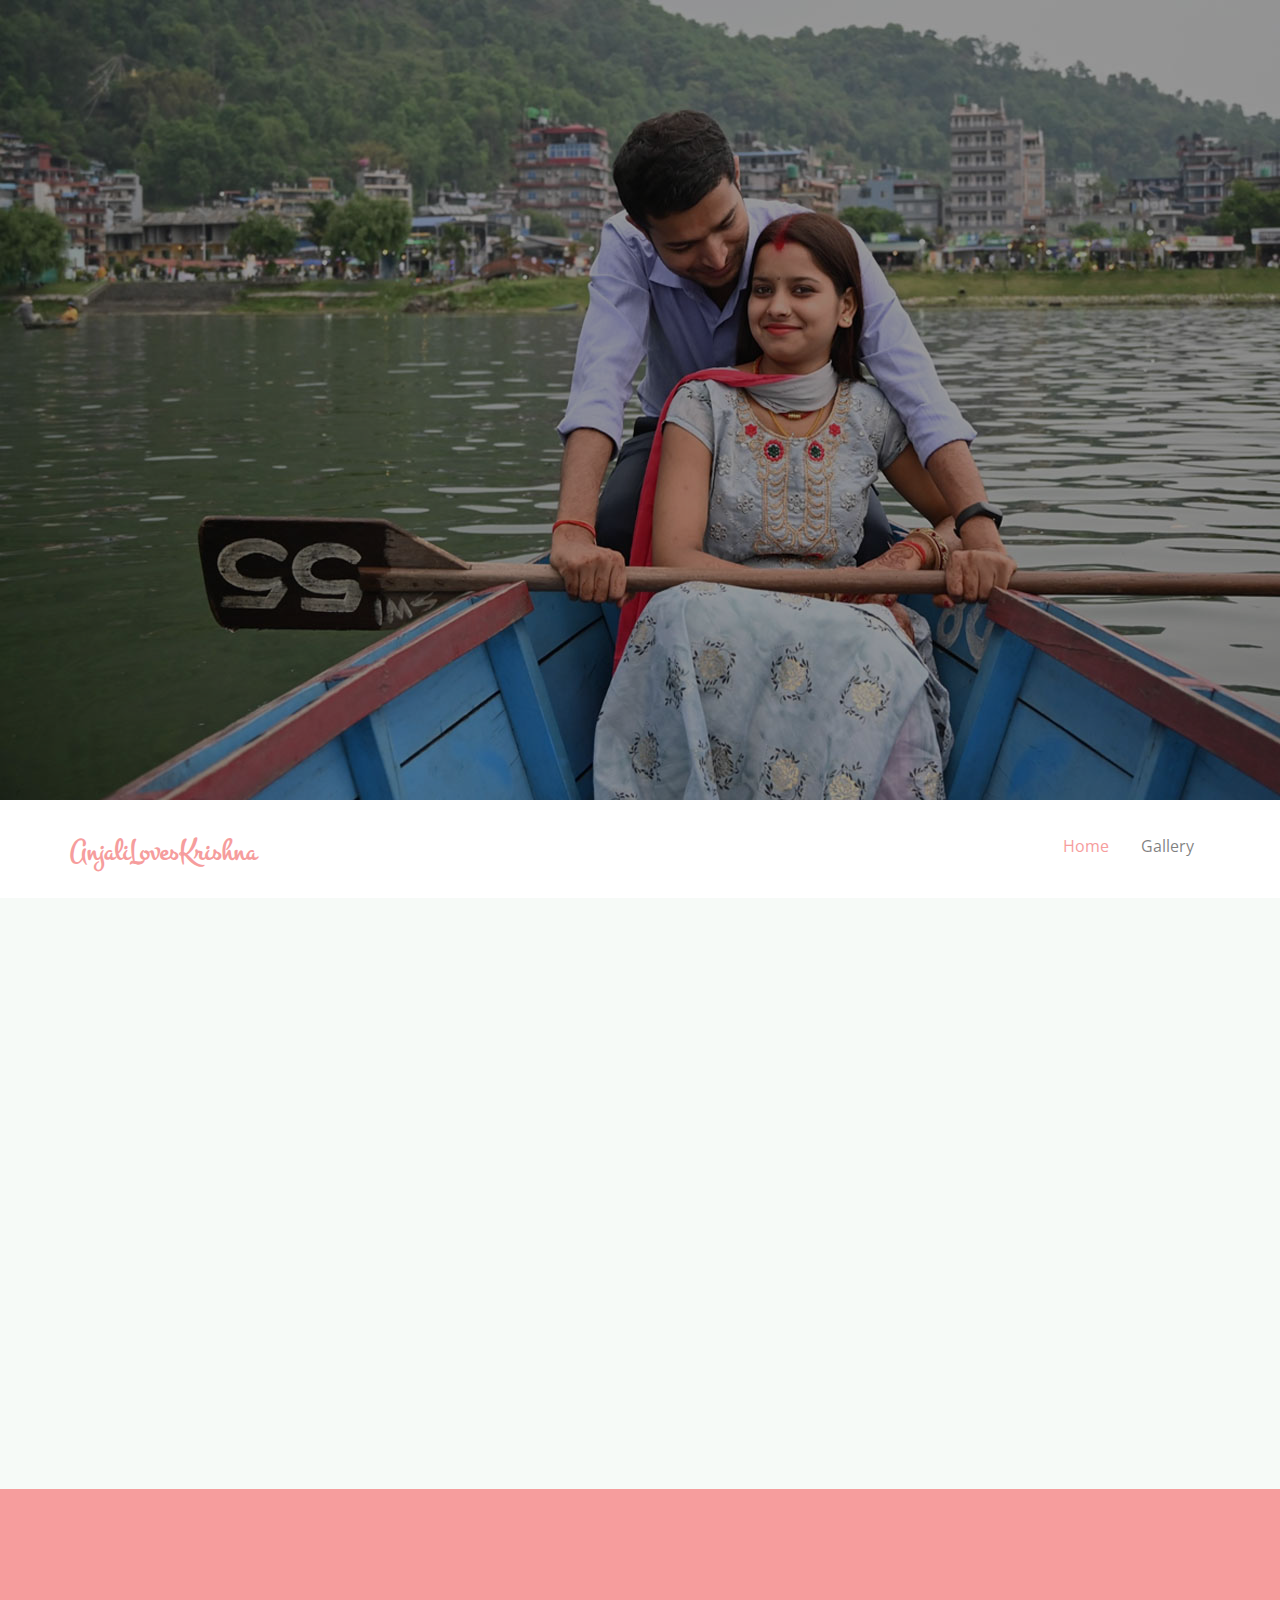
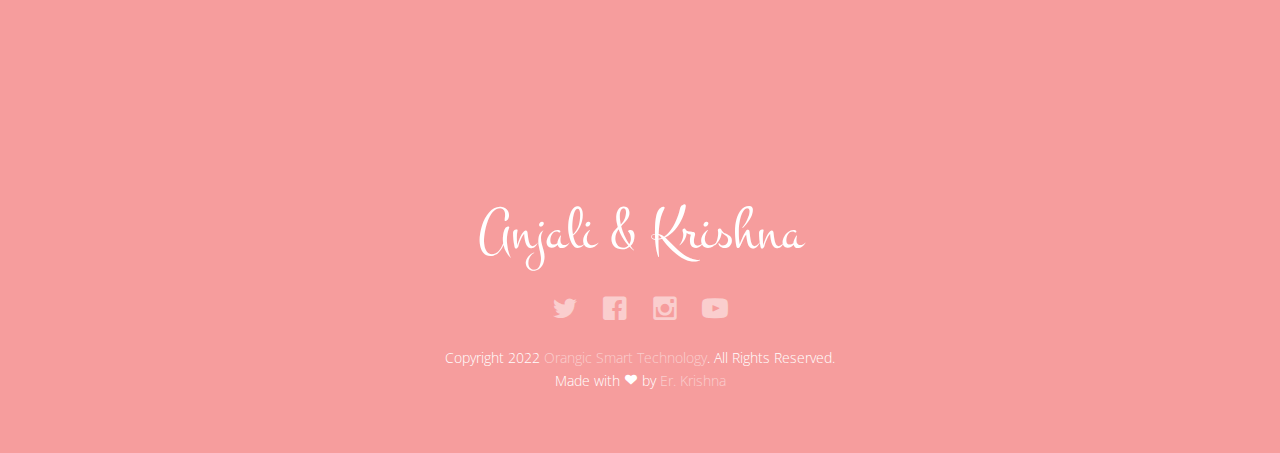
==== commit 996f27b5: "update" ====
--- a/index.html
+++ b/index.html
@@ -52,17 +52,15 @@
 	<!--[if lt IE 9]>
 	<script src="js/respond.min.js"></script>
 	<![endif]-->
-
 	<script
 	    src="https://code.jquery.com/jquery-3.3.1.js"
 	    integrity="sha256-2Kok7MbOyxpgUVvAk/HJ2jigOSYS2auK4Pfzbm7uH60="
 	    crossorigin="anonymous">
 	</script>
 	<script> 
-	$(function(){
-	  $("#fh5co-header-section").load("header.html"); 
-	  $("#footer").load("footer.html"); 
-	});
+		$(function(){
+			$("#footer").load("footer.html"); 
+		});
 	</script> 
 
 	</head>
@@ -90,6 +88,32 @@
 		</div>
 
 		<header id="fh5co-header-section" class="sticky-banner">
+			<div class="container">
+				<div class="nav-header">
+					<a href="#" class="js-fh5co-nav-toggle fh5co-nav-toggle dark"><i></i></a>
+					<h1 id="fh5co-logo"><a href="index.html">AnjaliLovesKrishna</a></h1>
+					<!-- START #fh5co-menu-wrap -->
+					<nav id="fh5co-menu-wrap" role="navigation">
+						<ul class="sf-menu" id="fh5co-primary-menu">
+							<li class="active"><a href="index.html" >Home</a></li>
+							<!-- <li>
+								<a href="groom-bride.html" class="fh5co-sub-ddown">Groom &amp; Bride</a>
+								<ul class="fh5co-sub-menu">
+									<li><a href="https://freehtml5.co/wedding-free-html5-bootstrap-template-for-wedding-websites/">Wedding Template</a></li>
+									<li><a href="https://freehtml5.co/marble-free-html5-bootstrap-template-for-portfolio-or-multi-purpose-websites/">Marble Template</a></li>
+									<li><a href="https://freehtml5.co/tasty-free-bootstrap-html5-template-for-restaurant-websites/">Tasty Template</a></li>
+									<li><a href="https://freehtml5.co/education-free-html5-bootstrap-template-elearning-school-websites/">Education Template</a></li>
+									<li><a href="https://freehtml5.co/words-free-html5-bootstrap-template-multi-purpose/">Words Template</a></li>
+								</ul>
+							</li> -->
+							<!-- <li><a href="when-where.html">When &amp; Where</a></li> -->
+							<!-- <li><a href="guest.html">Guest</a></li> -->
+							<li><a href="gallery.html">Gallery</a></li>
+							<!-- <li><a href="blog.html">Blog</a></li> -->
+						</ul>
+					</nav>
+				</div>
+			</div>
 		</header>
 
 		<!-- end:header-top -->
@@ -168,6 +192,23 @@
 		
 		<footer>
 			<div id="footer">
+				<div class="container">
+					<div class="row">
+						<div class="col-md-12 text-center">
+							<h2>Anjali &amp; Krishna</h2>
+						</div>
+						<div class="col-md-6 col-md-offset-3 text-center">
+							<p class="fh5co-social-icons">
+								<a href="https://twitter.com/hacksterkrishna"><i class="icon-twitter2"></i></a>
+								<a href="https://www.facebook.com/hacksterkrishna"><i class="icon-facebook2"></i></a>
+								<a href="https://www.instagram.com/hacksterkrishna"><i class="icon-instagram"></i></a>
+								<!-- <a href="#"><i class="icon-dribbble2"></i></a> -->
+								<a href="https://www.youtube.com/MithilaBari"><i class="icon-youtube"></i></a>
+							</p>
+							<p>Copyright 2022 <a href="https://orangictech.com.np">Orangic Smart Technology</a>. All Rights Reserved. <br>Made with <i class="icon-heart3"></i> by <a href="http://krishnam.com.np/" target="_blank">Er. Krishna</a></p>
+						</div>
+					</div>
+				</div>
 			</div>
 		</footer>
 
--- a/assets/css/style.css
+++ b/assets/css/style.css
@@ -49,7 +49,7 @@
   color: #5a5a5a;
   font-family: "Montez", cursive;
   font-weight: 400;
-  margin: 0 0 30px 0;
+  margin: 30px 0;
 }
 
 figure {
@@ -265,11 +265,13 @@
 }
 
 .sf-menu a:hover, .sf-menu a:focus {
-  color: #F69D9D !important;
+  color: red !important;
+  transition: 1s;
 }
 
 .sf-menu li.active a:hover, .sf-menu li.active a:focus {
-  color: #F69D9D;
+  color: red !important;
+  transition: 1s;
 }
 
 .sf-menu li,
@@ -382,7 +384,8 @@
 }
 
 #fh5co-logo a:hover, #fh5co-logo a:focus {
-  color: #F69D9D !important;
+  color: red !important;
+  transition: 1s;
 }
 
 #fh5co-menu-wrap {
@@ -536,7 +539,7 @@
 #fh5co-guest,
 #fh5co-gallery,
 .fh5co-content-section {
-  padding: 7em 0;
+  padding: 0 0;
 }
 
 @media screen and (max-width: 768px) {
@@ -559,14 +562,20 @@
 
 .heading-section {
   padding-bottom: 1em;
-  margin-bottom: 3em;
+  margin-bottom: 1em;
 }
 
 .heading-section h2 {
   font-size: 50px;
-  font-weight: 300;
+  font-weight: 400;
   position: relative;
   color: #F69D9D;
+}
+
+.heading-section h2:hover {
+  color: red;
+  text-shadow: 1px 1px #F69D9D;
+  transition: 1s;
 }
 
 .heading-section p {
@@ -764,11 +773,11 @@
 }
 
 .groom-men img {
-  margin-bottom: 20px;
   -webkit-border-radius: 50%;
   -moz-border-radius: 50%;
   -ms-border-radius: 50%;
   border-radius: 50%;
+  margin: auto;
 }
 
 .groom-men h3 {
@@ -1262,3 +1271,10 @@
   z-index: 9999;
   background: url(../images/hourglass.svg) center no-repeat #222222;
 }
+
+/* Custom */
+.card_image{
+  height: 25rem;
+  width: 100%;
+  object-fit: cover;
+}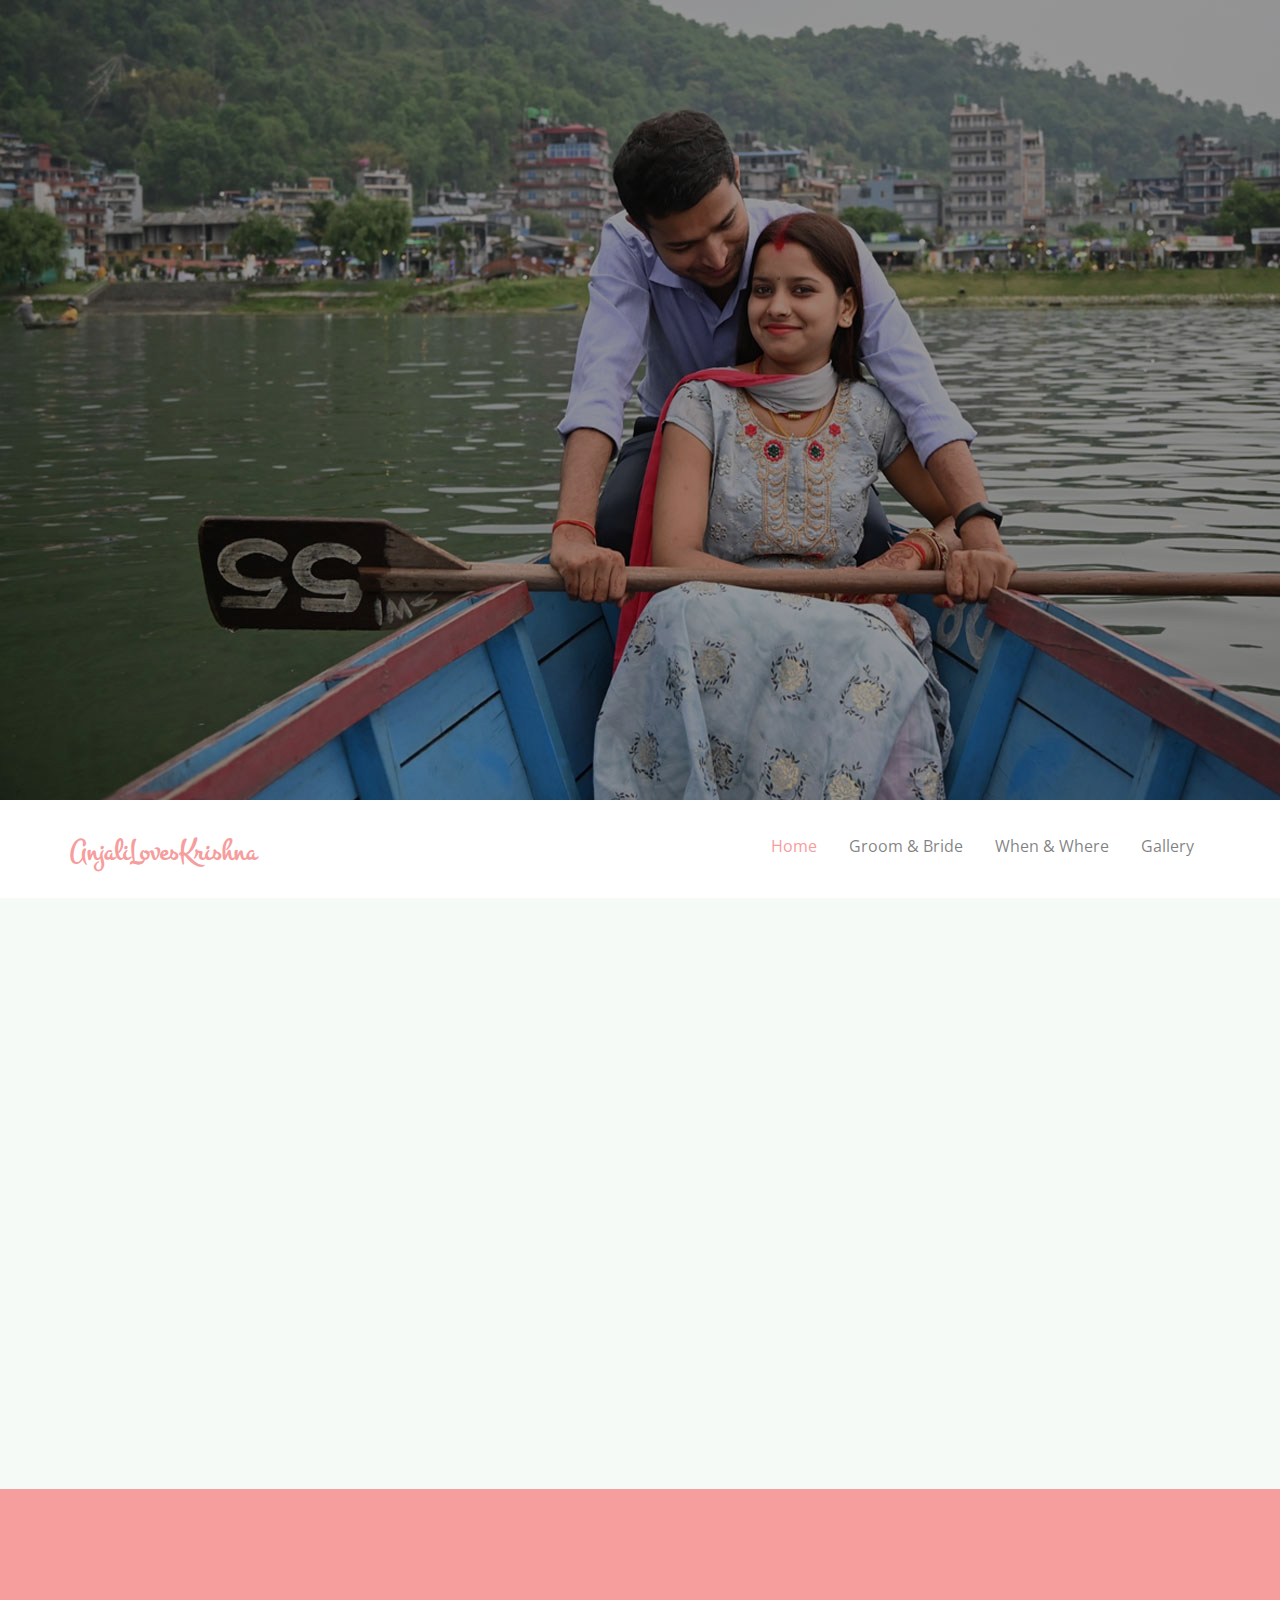
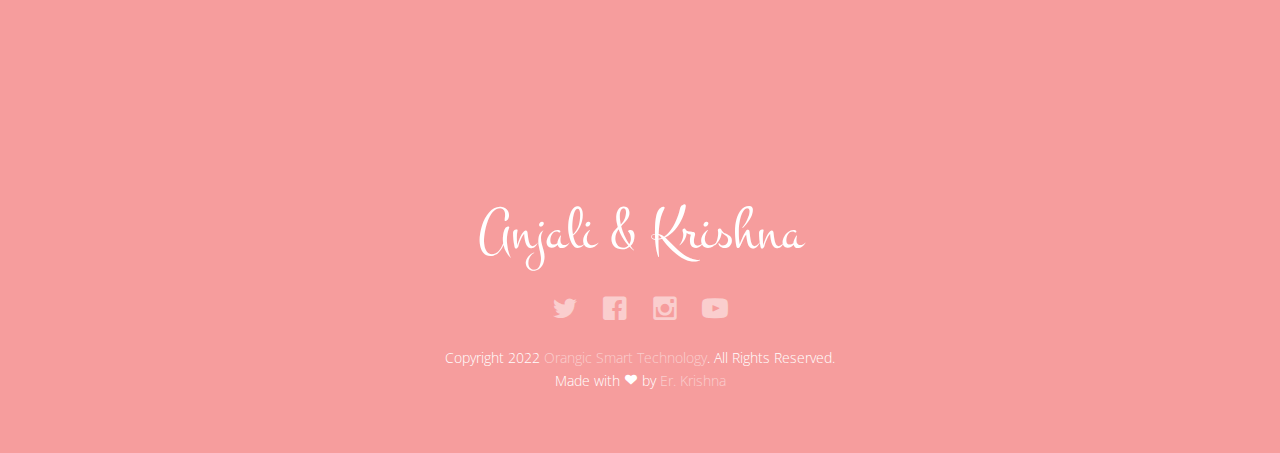
==== commit 73b1eb09: "link added" ====
--- a/index.html
+++ b/index.html
@@ -106,7 +106,8 @@
 									<li><a href="https://freehtml5.co/words-free-html5-bootstrap-template-multi-purpose/">Words Template</a></li>
 								</ul>
 							</li> -->
-							<!-- <li><a href="when-where.html">When &amp; Where</a></li> -->
+							<li><a href="groom-bride.html">Groom &amp; Bride</a></li>
+							<li><a href="when-where.html">When &amp; Where</a></li>
 							<!-- <li><a href="guest.html">Guest</a></li> -->
 							<li><a href="gallery.html">Gallery</a></li>
 							<!-- <li><a href="blog.html">Blog</a></li> -->
--- a/assets/css/style.css
+++ b/assets/css/style.css
@@ -177,7 +177,7 @@
 
 @media screen and (max-width: 768px) {
   .fh5co-cover {
-    heifght: inherit;
+    height: inherit;
     padding: 3em 0;
   }
 }
@@ -1277,4 +1277,9 @@
   height: 25rem;
   width: 100%;
   object-fit: cover;
-}+}
+@media screen and (max-width: 768px) {
+  .fh5co-cover {
+    background-image: url(../images/cover_bg_small.jpg)!important;
+  }
+}
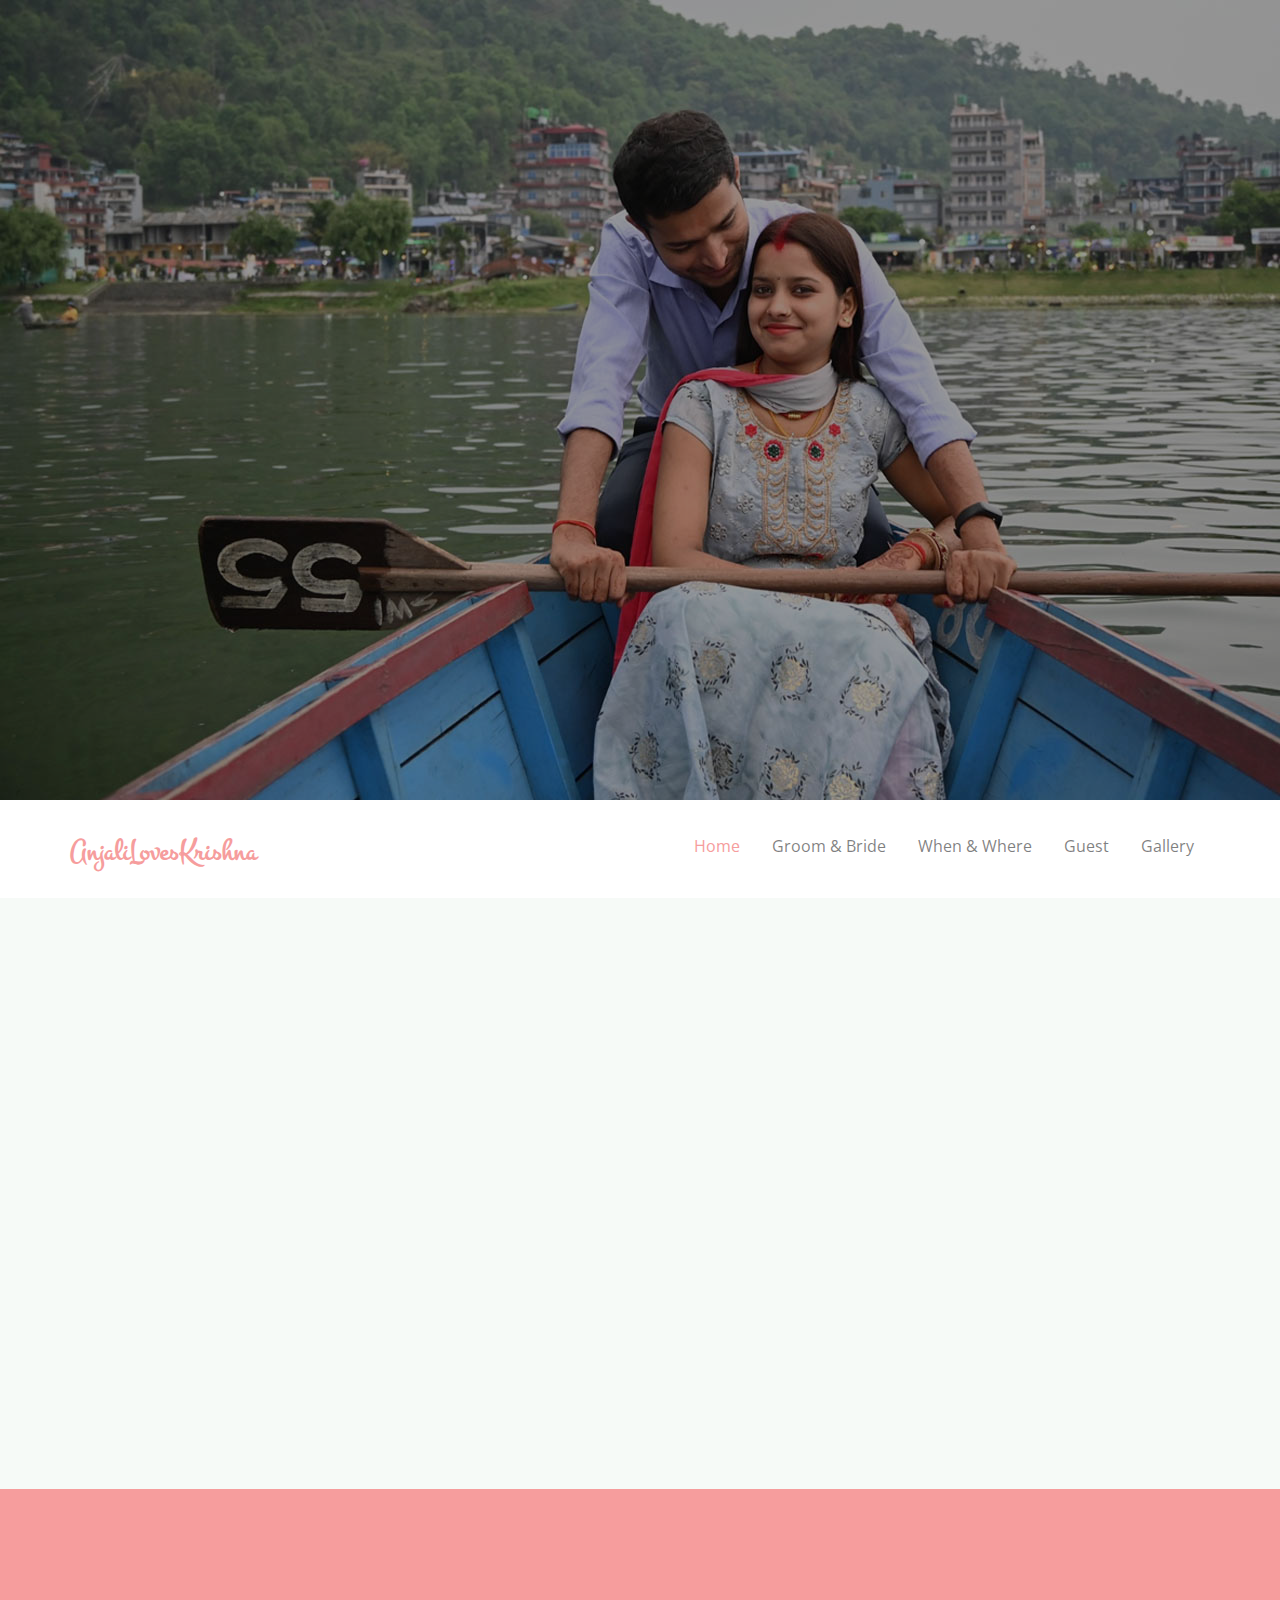
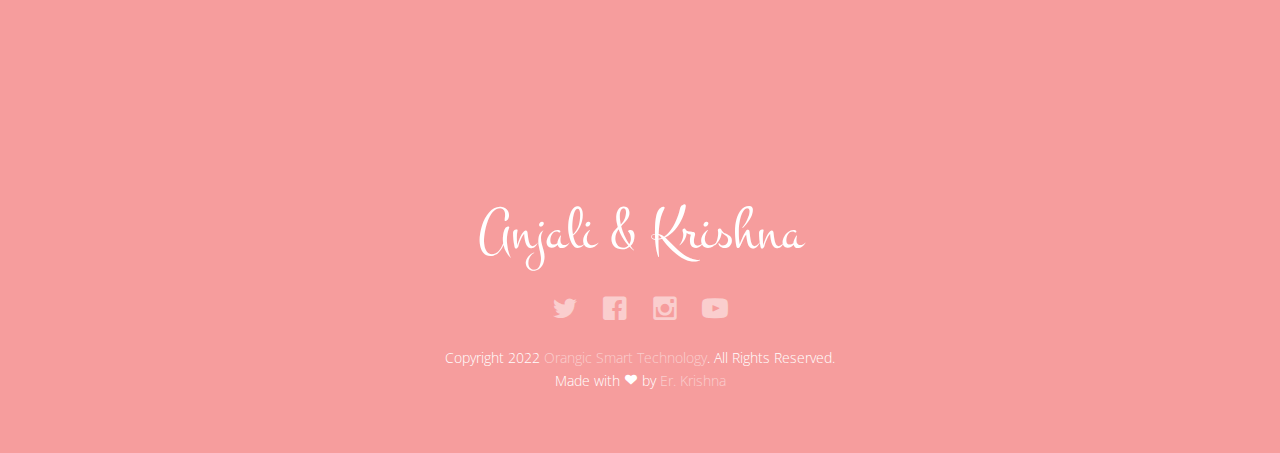
==== commit 350e1a1c: "link added" ====
--- a/index.html
+++ b/index.html
@@ -108,7 +108,7 @@
 							</li> -->
 							<li><a href="groom-bride.html">Groom &amp; Bride</a></li>
 							<li><a href="when-where.html">When &amp; Where</a></li>
-							<!-- <li><a href="guest.html">Guest</a></li> -->
+							<li><a href="guest.html">Guest</a></li>
 							<li><a href="gallery.html">Gallery</a></li>
 							<!-- <li><a href="blog.html">Blog</a></li> -->
 						</ul>
--- a/assets/css/style.css
+++ b/assets/css/style.css
@@ -1174,7 +1174,7 @@
 }
 
 .row-bottom-padded-lg {
-  padding-bottom: 7em;
+  padding-bottom: 2em;
 }
 
 @media screen and (max-width: 768px) {
